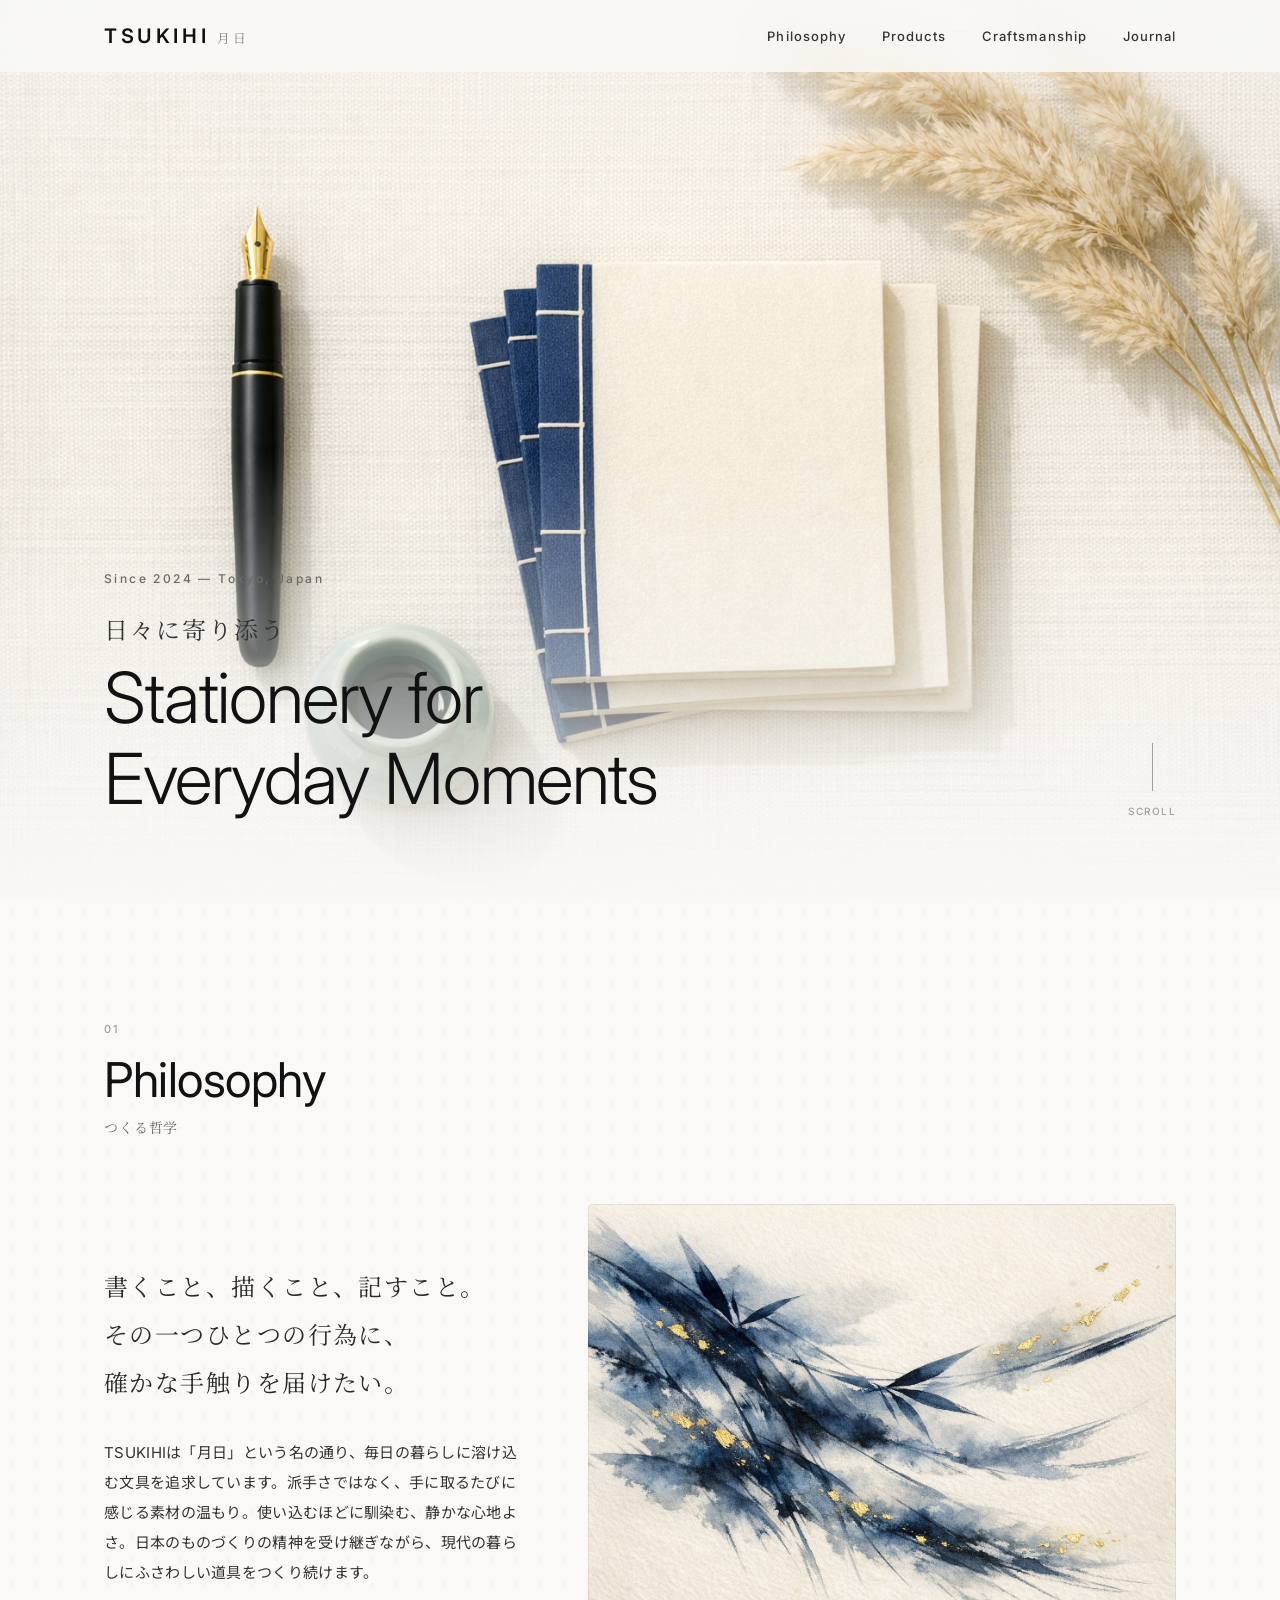
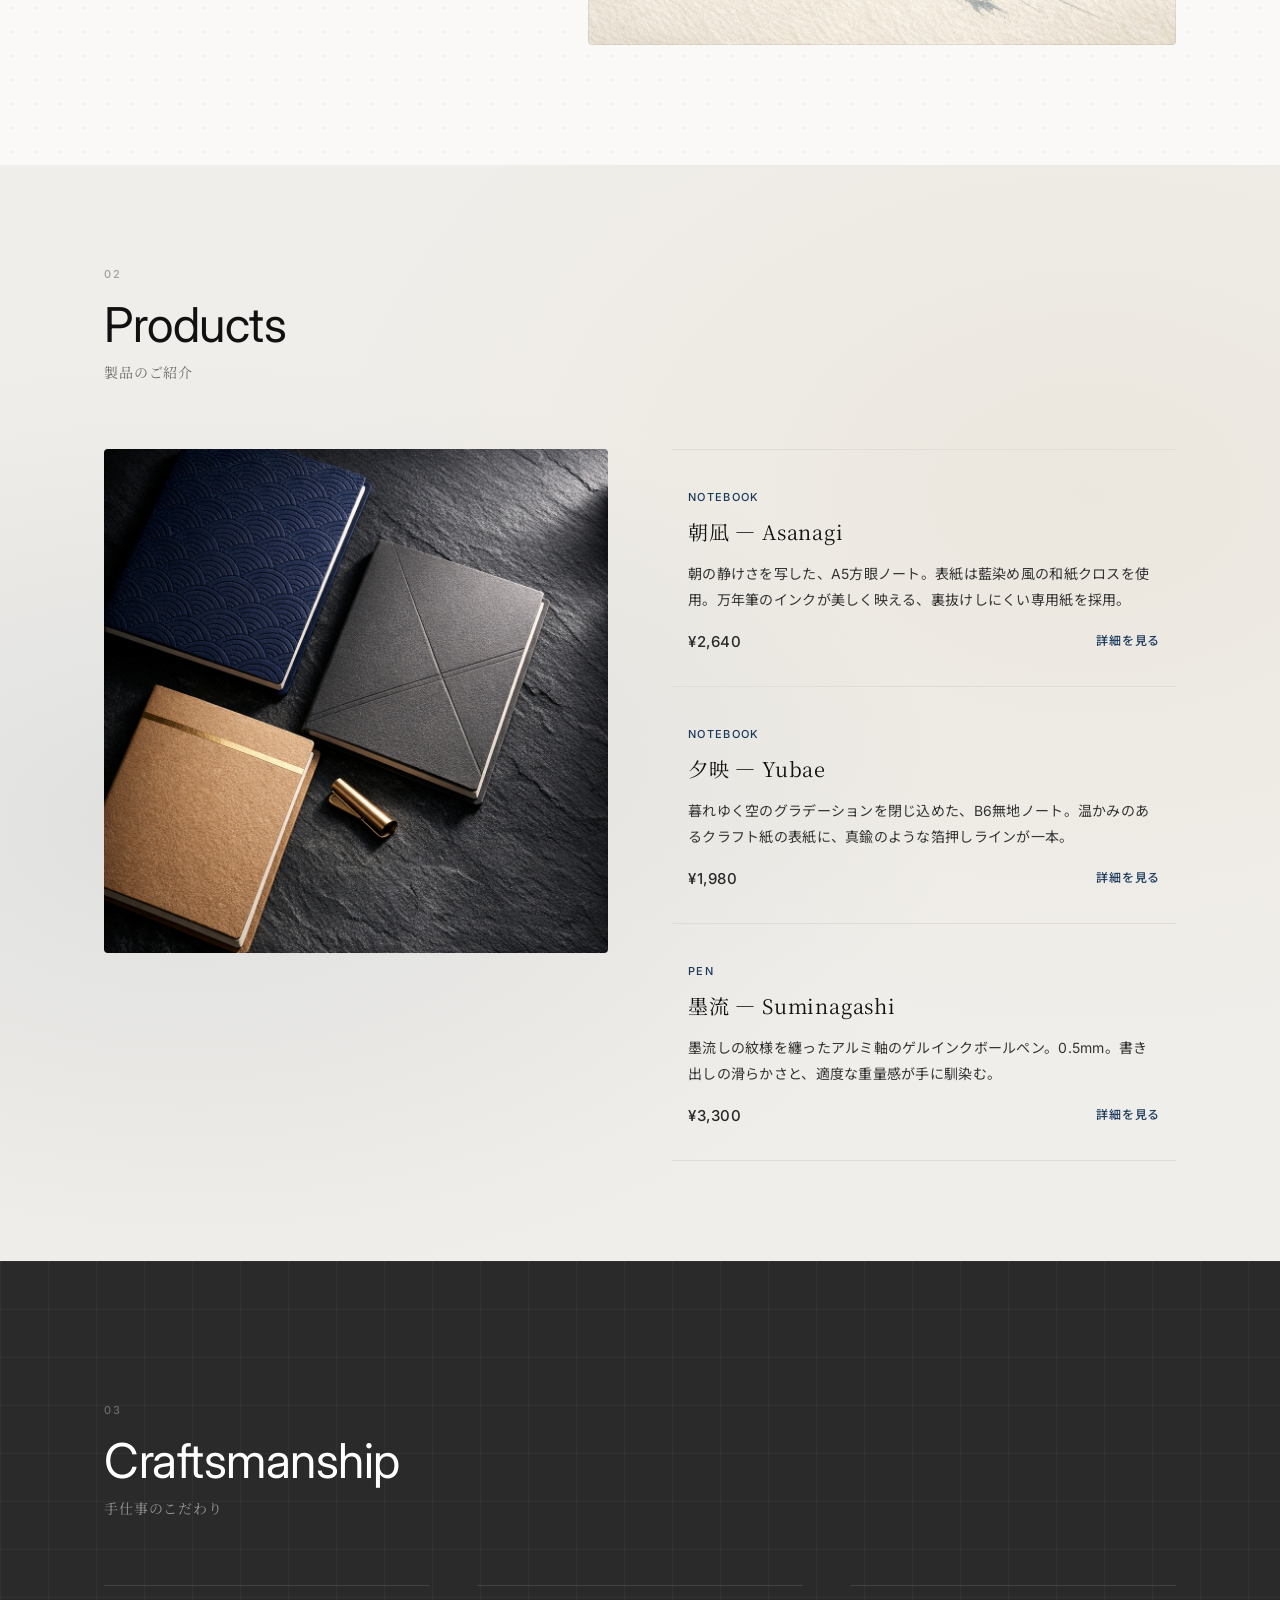
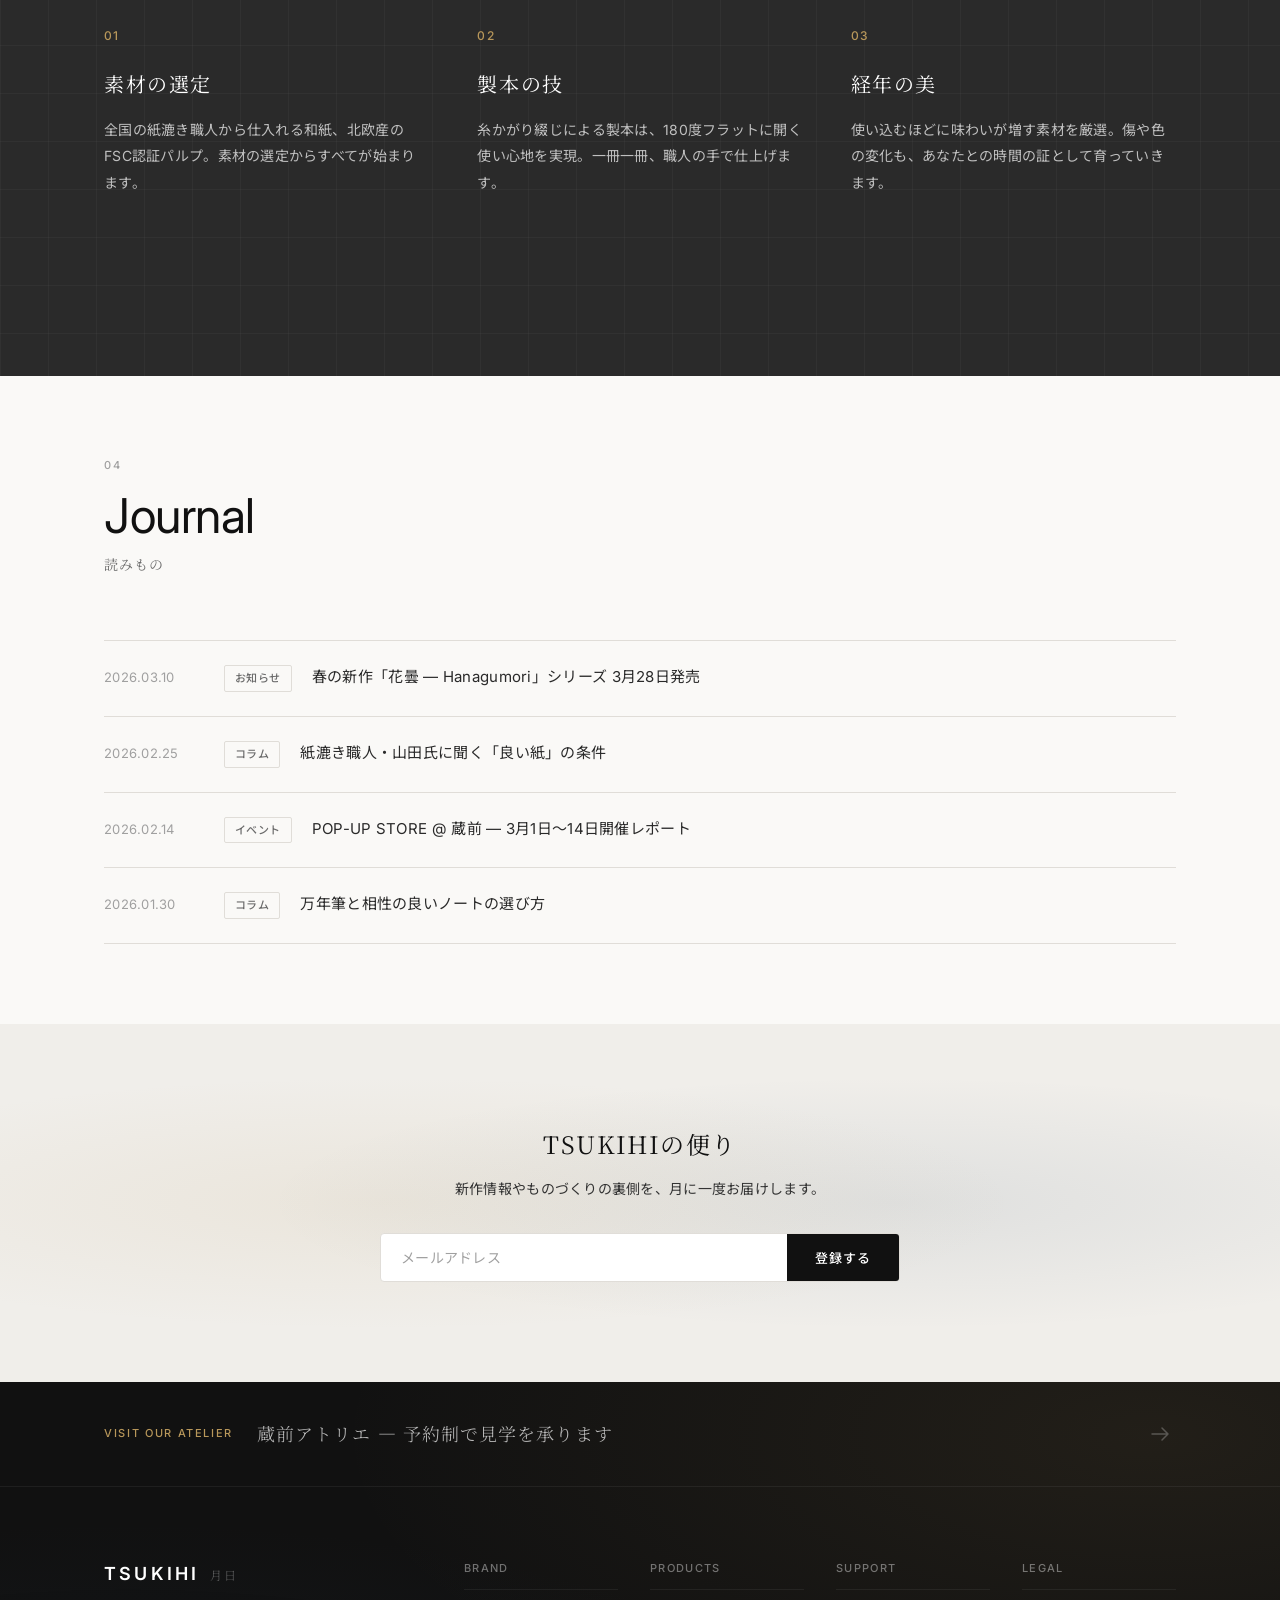
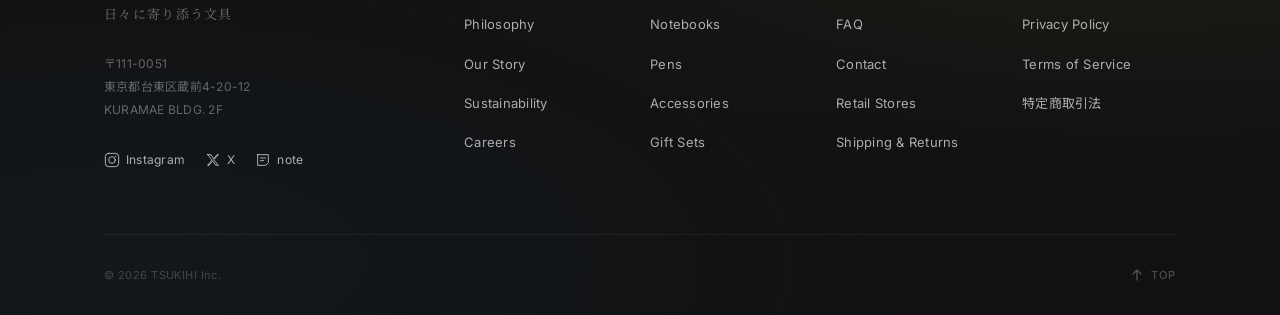
==== index.html @ 1254d38a "Initial commit: TSUKIHI LP site Co-Authored-By: Claude Opus 4.6 (1M context) <noreply@anthropic.com>" ====
<!DOCTYPE html>
<html lang="ja">
<head>
  <meta charset="UTF-8">
  <meta name="viewport" content="width=device-width, initial-scale=1.0">
  <title>TSUKIHI — 月日 | 日々に寄り添う文具</title>
  <link rel="preconnect" href="https://fonts.googleapis.com">
  <link rel="preconnect" href="https://fonts.gstatic.com" crossorigin>
  <link href="https://fonts.googleapis.com/css2?family=Inter:wght@300;400;500;600&family=Noto+Sans+JP:wght@300;400;500;600&family=Noto+Serif+JP:wght@300;400;500&display=swap" rel="stylesheet">
  <link rel="icon" type="image/svg+xml" href="favicon.svg">
  <link rel="stylesheet" href="style.css">
</head>
<body>
  <!-- Header -->
  <header class="header" id="header">
    <div class="header__inner">
      <a href="#" class="header__logo">
        <span class="logo-mark">TSUKIHI</span>
        <span class="logo-sub">月日</span>
      </a>
      <nav class="header__nav" id="nav">
        <ul class="header__nav-list">
          <li><a href="#philosophy">Philosophy</a></li>
          <li><a href="#products">Products</a></li>
          <li><a href="#craftsmanship">Craftsmanship</a></li>
          <li><a href="#journal">Journal</a></li>
        </ul>
      </nav>
      <button class="header__menu-btn" id="menuBtn" aria-label="メニューを開く">
        <span></span>
        <span></span>
      </button>
    </div>
  </header>

  <!-- Hero -->
  <section class="hero">
    <div class="hero__image">
      <img src="images/hero-stationery.png" alt="TSUKIHIの文具コレクション" loading="eager">
    </div>
    <div class="hero__content">
      <p class="hero__eyebrow">Since 2024 — Tokyo, Japan</p>
      <h1 class="hero__title">
        <span class="hero__title-jp">日々に寄り添う</span>
        <span class="hero__title-en">Stationery for<br>Everyday Moments</span>
      </h1>
      <div class="hero__scroll">
        <span class="hero__scroll-line"></span>
        <span class="hero__scroll-text">Scroll</span>
      </div>
    </div>
  </section>

  <!-- Philosophy -->
  <section class="section section--philosophy" id="philosophy">
    <div class="container">
      <div class="section__header">
        <span class="section__number">01</span>
        <h2 class="section__title">Philosophy</h2>
        <p class="section__title-jp">つくる哲学</p>
      </div>
      <div class="philosophy__grid">
        <div class="philosophy__text">
          <p class="philosophy__lead">
            書くこと、描くこと、記すこと。<br>
            その一つひとつの行為に、<br>
            確かな手触りを届けたい。
          </p>
          <p class="philosophy__body">
            TSUKIHIは「月日」という名の通り、毎日の暮らしに溶け込む文具を追求しています。派手さではなく、手に取るたびに感じる素材の温もり。使い込むほどに馴染む、静かな心地よさ。日本のものづくりの精神を受け継ぎながら、現代の暮らしにふさわしい道具をつくり続けます。
          </p>
        </div>
        <div class="philosophy__image">
          <img src="images/brand-art.png" alt="TSUKIHIのブランドアート" loading="lazy">
        </div>
      </div>
    </div>
  </section>

  <!-- Products -->
  <section class="section section--products" id="products">
    <div class="container">
      <div class="section__header">
        <span class="section__number">02</span>
        <h2 class="section__title">Products</h2>
        <p class="section__title-jp">製品のご紹介</p>
      </div>
      <div class="products__showcase">
        <div class="products__image">
          <img src="images/products-notebooks.png" alt="TSUKIHIノートブックコレクション" loading="lazy">
        </div>
        <div class="products__list">
          <article class="product-card">
            <span class="product-card__category">Notebook</span>
            <h3 class="product-card__name">朝凪 — Asanagi</h3>
            <p class="product-card__desc">朝の静けさを写した、A5方眼ノート。表紙は藍染め風の和紙クロスを使用。万年筆のインクが美しく映える、裏抜けしにくい専用紙を採用。</p>
            <div class="product-card__foot">
              <span class="product-card__price">&yen;2,640</span>
              <a href="#" class="product-card__link">詳細を見る</a>
            </div>
          </article>
          <article class="product-card">
            <span class="product-card__category">Notebook</span>
            <h3 class="product-card__name">夕映 — Yubae</h3>
            <p class="product-card__desc">暮れゆく空のグラデーションを閉じ込めた、B6無地ノート。温かみのあるクラフト紙の表紙に、真鍮のような箔押しラインが一本。</p>
            <div class="product-card__foot">
              <span class="product-card__price">&yen;1,980</span>
              <a href="#" class="product-card__link">詳細を見る</a>
            </div>
          </article>
          <article class="product-card">
            <span class="product-card__category">Pen</span>
            <h3 class="product-card__name">墨流 — Suminagashi</h3>
            <p class="product-card__desc">墨流しの紋様を纏ったアルミ軸のゲルインクボールペン。0.5mm。書き出しの滑らかさと、適度な重量感が手に馴染む。</p>
            <div class="product-card__foot">
              <span class="product-card__price">&yen;3,300</span>
              <a href="pens.html" class="product-card__link">詳細を見る</a>
            </div>
          </article>
        </div>
      </div>
    </div>
  </section>

  <!-- Craftsmanship -->
  <section class="section section--craft" id="craftsmanship">
    <div class="container">
      <div class="section__header">
        <span class="section__number">03</span>
        <h2 class="section__title">Craftsmanship</h2>
        <p class="section__title-jp">手仕事のこだわり</p>
      </div>
      <div class="craft__grid">
        <div class="craft__item">
          <div class="craft__item-number">01</div>
          <h3 class="craft__item-title">素材の選定</h3>
          <p class="craft__item-text">全国の紙漉き職人から仕入れる和紙、北欧産のFSC認証パルプ。素材の選定からすべてが始まります。</p>
        </div>
        <div class="craft__item">
          <div class="craft__item-number">02</div>
          <h3 class="craft__item-title">製本の技</h3>
          <p class="craft__item-text">糸かがり綴じによる製本は、180度フラットに開く使い心地を実現。一冊一冊、職人の手で仕上げます。</p>
        </div>
        <div class="craft__item">
          <div class="craft__item-number">03</div>
          <h3 class="craft__item-title">経年の美</h3>
          <p class="craft__item-text">使い込むほどに味わいが増す素材を厳選。傷や色の変化も、あなたとの時間の証として育っていきます。</p>
        </div>
      </div>
    </div>
  </section>

  <!-- Journal -->
  <section class="section section--journal" id="journal">
    <div class="container">
      <div class="section__header">
        <span class="section__number">04</span>
        <h2 class="section__title">Journal</h2>
        <p class="section__title-jp">読みもの</p>
      </div>
      <div class="journal__list">
        <article class="journal__item">
          <time class="journal__date" datetime="2026-03-10">2026.03.10</time>
          <span class="journal__tag">お知らせ</span>
          <h3 class="journal__item-title">春の新作「花曇 — Hanagumori」シリーズ 3月28日発売</h3>
        </article>
        <article class="journal__item">
          <time class="journal__date" datetime="2026-02-25">2026.02.25</time>
          <span class="journal__tag">コラム</span>
          <h3 class="journal__item-title">紙漉き職人・山田氏に聞く「良い紙」の条件</h3>
        </article>
        <article class="journal__item">
          <time class="journal__date" datetime="2026-02-14">2026.02.14</time>
          <span class="journal__tag">イベント</span>
          <h3 class="journal__item-title">POP-UP STORE @ 蔵前 — 3月1日〜14日開催レポート</h3>
        </article>
        <article class="journal__item">
          <time class="journal__date" datetime="2026-01-30">2026.01.30</time>
          <span class="journal__tag">コラム</span>
          <h3 class="journal__item-title">万年筆と相性の良いノートの選び方</h3>
        </article>
      </div>
    </div>
  </section>

  <!-- Newsletter -->
  <section class="section section--newsletter">
    <div class="container">
      <div class="newsletter">
        <h2 class="newsletter__title">TSUKIHIの便り</h2>
        <p class="newsletter__text">新作情報やものづくりの裏側を、月に一度お届けします。</p>
        <form class="newsletter__form" onsubmit="return false;">
          <input type="email" class="newsletter__input" placeholder="メールアドレス" aria-label="メールアドレス">
          <button type="submit" class="newsletter__btn">登録する</button>
        </form>
      </div>
    </div>
  </section>

  <!-- Footer -->
  <footer class="footer">
    <div class="footer__cta">
      <div class="container">
        <a href="contact.html" class="footer__cta-inner">
          <span class="footer__cta-label">Visit Our Atelier</span>
          <span class="footer__cta-title">蔵前アトリエ — 予約制で見学を承ります</span>
          <svg class="footer__cta-arrow" width="32" height="32" viewBox="0 0 32 32" fill="none" aria-hidden="true">
            <path d="M8 16h16M18 10l6 6-6 6" stroke="currentColor" stroke-width="1.5" stroke-linecap="round" stroke-linejoin="round"/>
          </svg>
        </a>
      </div>
    </div>
    <div class="container">
      <div class="footer__main">
        <div class="footer__brand">
          <div class="footer__brand-head">
            <span class="footer__logo">TSUKIHI</span>
            <span class="footer__logo-jp">月日</span>
          </div>
          <p class="footer__tagline">日々に寄り添う文具</p>
          <address class="footer__address">
            〒111-0051<br>
            東京都台東区蔵前4-20-12<br>
            KURAMAE BLDG. 2F
          </address>
          <div class="footer__social">
            <a href="#" class="footer__social-link">
              <svg width="16" height="16" viewBox="0 0 24 24" fill="none" stroke="currentColor" stroke-width="1.5" stroke-linecap="round" stroke-linejoin="round" aria-hidden="true">
                <rect x="2" y="2" width="20" height="20" rx="5"/>
                <circle cx="12" cy="12" r="5"/>
                <circle cx="17.5" cy="6.5" r="1" fill="currentColor" stroke="none"/>
              </svg>
              <span>Instagram</span>
            </a>
            <a href="#" class="footer__social-link">
              <svg width="16" height="16" viewBox="0 0 24 24" fill="none" stroke="currentColor" stroke-width="1.5" stroke-linecap="round" stroke-linejoin="round" aria-hidden="true">
                <path d="M4 4l6.5 8L4 20h2l5.5-6.8L16 20h4l-6.8-8.3L20 4h-2l-5.2 6.3L9 4H4z"/>
              </svg>
              <span>X</span>
            </a>
            <a href="#" class="footer__social-link">
              <svg width="16" height="16" viewBox="0 0 24 24" fill="none" stroke="currentColor" stroke-width="1.5" stroke-linecap="round" stroke-linejoin="round" aria-hidden="true">
                <path d="M4 4h16v12l-4 4H4V4z"/>
                <path d="M8 9h8M8 13h5"/>
              </svg>
              <span>note</span>
            </a>
          </div>
        </div>
        <nav class="footer__nav">
          <div class="footer__nav-group">
            <h4 class="footer__nav-heading">Brand</h4>
            <ul>
              <li><a href="#philosophy">Philosophy</a></li>
              <li><a href="our-story.html">Our Story</a></li>
              <li><a href="sustainability.html">Sustainability</a></li>
              <li><a href="careers.html">Careers</a></li>
            </ul>
          </div>
          <div class="footer__nav-group">
            <h4 class="footer__nav-heading">Products</h4>
            <ul>
              <li><a href="#products">Notebooks</a></li>
              <li><a href="pens.html">Pens</a></li>
              <li><a href="accessories.html">Accessories</a></li>
              <li><a href="gift-sets.html">Gift Sets</a></li>
            </ul>
          </div>
          <div class="footer__nav-group">
            <h4 class="footer__nav-heading">Support</h4>
            <ul>
              <li><a href="faq.html">FAQ</a></li>
              <li><a href="contact.html">Contact</a></li>
              <li><a href="retail-stores.html">Retail Stores</a></li>
              <li><a href="shipping.html">Shipping & Returns</a></li>
            </ul>
          </div>
          <div class="footer__nav-group">
            <h4 class="footer__nav-heading">Legal</h4>
            <ul>
              <li><a href="privacy.html">Privacy Policy</a></li>
              <li><a href="terms.html">Terms of Service</a></li>
              <li><a href="tokushoho.html">特定商取引法</a></li>
            </ul>
          </div>
        </nav>
      </div>
      <div class="footer__bottom">
        <p class="footer__copyright">&copy; 2026 TSUKIHI Inc.</p>
        <button class="footer__totop" id="toTopBtn" aria-label="ページの先頭に戻る">
          <svg width="16" height="16" viewBox="0 0 16 16" fill="none" stroke="currentColor" stroke-width="1.5" stroke-linecap="round" stroke-linejoin="round">
            <path d="M8 13V3M4 7l4-4 4 4"/>
          </svg>
          <span>Top</span>
        </button>
      </div>
    </div>
  </footer>

  <script src="main.js"></script>
</body>
</html>
---- style.css ----
/* ============================================
   TSUKIHI — 月日  |  Landing Page Styles
   ============================================ */

/* --- Reset & Base --- */
*,
*::before,
*::after {
  margin: 0;
  padding: 0;
  box-sizing: border-box;
}

:root {
  --color-black: #111111;
  --color-charcoal: #2a2a2a;
  --color-dark: #333333;
  --color-mid: #6b6b6b;
  --color-light: #a0a0a0;
  --color-border: #e0ddd8;
  --color-bg: #faf9f7;
  --color-bg-alt: #f0eeea;
  --color-white: #ffffff;
  --color-accent: #1a3a5c;
  --color-accent-light: #2c5a8a;
  --color-gold: #b8975a;

  --font-sans: 'Inter', 'Noto Sans JP', sans-serif;
  --font-serif: 'Noto Serif JP', '游明朝体', 'Yu Mincho', serif;

  --container: 1120px;
  --gutter: 24px;
  --header-h: 72px;

  --ease-out: cubic-bezier(0.22, 1, 0.36, 1);
  --ease-in-out: cubic-bezier(0.65, 0, 0.35, 1);
}

html {
  font-size: 16px;
  scroll-behavior: smooth;
  -webkit-font-smoothing: antialiased;
  -moz-osx-font-smoothing: grayscale;
}

body {
  font-family: var(--font-sans);
  color: var(--color-black);
  background-color: var(--color-bg);
  line-height: 1.7;
  font-weight: 400;
  overflow-x: hidden;
}

img {
  display: block;
  max-width: 100%;
  height: auto;
}

a {
  color: inherit;
  text-decoration: none;
}

ul {
  list-style: none;
}

/* --- Container --- */
.container {
  max-width: var(--container);
  margin: 0 auto;
  padding: 0 var(--gutter);
}

/* --- Header --- */
.header {
  position: fixed;
  top: 0;
  left: 0;
  right: 0;
  z-index: 100;
  height: var(--header-h);
  background: rgba(250, 249, 247, 0.85);
  backdrop-filter: blur(16px);
  -webkit-backdrop-filter: blur(16px);
  border-bottom: 1px solid transparent;
  transition: border-color 0.4s var(--ease-out), background 0.4s var(--ease-out);
}

.header--scrolled {
  border-bottom-color: var(--color-border);
  background: rgba(250, 249, 247, 0.95);
}

.header__inner {
  max-width: var(--container);
  margin: 0 auto;
  padding: 0 var(--gutter);
  height: 100%;
  display: flex;
  align-items: center;
  justify-content: space-between;
}

.header__logo {
  display: flex;
  align-items: baseline;
  gap: 8px;
}

.logo-mark {
  font-family: var(--font-sans);
  font-weight: 600;
  font-size: 1.25rem;
  letter-spacing: 0.18em;
  color: var(--color-black);
}

.logo-sub {
  font-family: var(--font-serif);
  font-size: 0.8rem;
  font-weight: 300;
  color: var(--color-mid);
  letter-spacing: 0.2em;
}

.header__nav-list {
  display: flex;
  gap: 36px;
}

.header__nav-list a {
  font-size: 0.8125rem;
  font-weight: 500;
  letter-spacing: 0.08em;
  color: var(--color-dark);
  position: relative;
  padding: 12px 0;
  transition: color 0.3s var(--ease-out);
}

.header__nav-list a::after {
  content: '';
  position: absolute;
  bottom: -4px;
  left: 0;
  width: 0;
  height: 1px;
  background: var(--color-black);
  transition: width 0.4s var(--ease-out);
}

.header__nav-list a:hover {
  color: var(--color-black);
}

.header__nav-list a:hover::after {
  width: 100%;
}

/* Hamburger */
.header__menu-btn {
  display: none;
  flex-direction: column;
  gap: 6px;
  background: none;
  border: none;
  cursor: pointer;
  padding: 8px;
  z-index: 110;
}

.header__menu-btn span {
  display: block;
  width: 24px;
  height: 1.5px;
  background: var(--color-black);
  transition: transform 0.3s var(--ease-out), opacity 0.3s var(--ease-out);
}

.header__menu-btn.is-open span:first-child {
  transform: translateY(3.75px) rotate(45deg);
}

.header__menu-btn.is-open span:last-child {
  transform: translateY(-3.75px) rotate(-45deg);
}

/* --- Hero --- */
.hero {
  position: relative;
  width: 100%;
  height: 100vh;
  min-height: 600px;
  overflow: hidden;
}

.hero__image {
  position: absolute;
  inset: 0;
}

.hero__image img {
  width: 100%;
  height: 100%;
  object-fit: cover;
  object-position: center 40%;
}

.hero__image::after {
  content: '';
  position: absolute;
  inset: 0;
  background:
    linear-gradient(180deg, rgba(250, 249, 247, 0.3) 0%, transparent 30%),
    linear-gradient(180deg, transparent 50%, rgba(250, 249, 247, 0.95) 100%);
}

.hero__content {
  position: absolute;
  bottom: 0;
  left: 0;
  right: 0;
  padding: 0 var(--gutter) 80px;
  max-width: var(--container);
  margin: 0 auto;
}

.hero__eyebrow {
  font-size: 0.75rem;
  font-weight: 500;
  letter-spacing: 0.2em;
  color: var(--color-mid);
  margin-bottom: 20px;
  opacity: 0;
  transform: translateY(20px);
  animation: fadeUp 0.8s var(--ease-out) 0.4s forwards;
}

.hero__title {
  display: flex;
  flex-direction: column;
  gap: 8px;
}

.hero__title-jp {
  font-family: var(--font-serif);
  font-size: clamp(1.125rem, 2.5vw, 1.5rem);
  font-weight: 400;
  letter-spacing: 0.08em;
  color: var(--color-dark);
  opacity: 0;
  transform: translateY(20px);
  animation: fadeUp 0.8s var(--ease-out) 0.6s forwards;
}

.hero__title-en {
  font-family: var(--font-sans);
  font-size: clamp(2.5rem, 5.5vw, 4.5rem);
  font-weight: 300;
  line-height: 1.15;
  letter-spacing: -0.02em;
  color: var(--color-black);
  opacity: 0;
  transform: translateY(30px);
  animation: fadeUp 1s var(--ease-out) 0.8s forwards;
}

.hero__scroll {
  position: absolute;
  right: var(--gutter);
  bottom: 80px;
  display: flex;
  flex-direction: column;
  align-items: center;
  gap: 12px;
  opacity: 0;
  animation: fadeUp 0.8s var(--ease-out) 1.4s forwards;
}

.hero__scroll-line {
  width: 1px;
  height: 48px;
  background: var(--color-light);
  position: relative;
  overflow: hidden;
}

.hero__scroll-line::after {
  content: '';
  position: absolute;
  top: -100%;
  left: 0;
  width: 100%;
  height: 100%;
  background: var(--color-black);
  animation: scrollLine 2s var(--ease-in-out) infinite;
}

.hero__scroll-text {
  font-size: 0.625rem;
  font-weight: 500;
  letter-spacing: 0.15em;
  text-transform: uppercase;
  color: var(--color-light);
}

/* --- Section Common --- */
.section {
  padding: 120px 0;
  position: relative;
}

.section__header {
  margin-bottom: 64px;
}

.section__number {
  display: block;
  font-size: 0.6875rem;
  font-weight: 500;
  letter-spacing: 0.15em;
  color: var(--color-light);
  margin-bottom: 12px;
}

.section__title {
  font-family: var(--font-sans);
  font-size: clamp(2rem, 4vw, 3rem);
  font-weight: 400;
  letter-spacing: -0.01em;
  line-height: 1.2;
  color: var(--color-black);
}

.section__title-jp {
  font-family: var(--font-serif);
  font-size: 0.875rem;
  font-weight: 400;
  letter-spacing: 0.06em;
  color: var(--color-mid);
  margin-top: 8px;
}

/* --- Philosophy --- */
.section--philosophy {
  background-color: var(--color-bg);
  background-image:
    radial-gradient(circle, rgba(0,0,0,0.04) 1px, transparent 1px);
  background-size: 24px 24px;
}

.philosophy__grid {
  display: grid;
  grid-template-columns: 5fr 7fr;
  gap: 64px;
  align-items: center;
}

.philosophy__lead {
  font-family: var(--font-serif);
  font-size: clamp(1.125rem, 2vw, 1.5rem);
  font-weight: 400;
  line-height: 2;
  letter-spacing: 0.06em;
  color: var(--color-charcoal);
  margin-bottom: 32px;
}

.philosophy__body {
  font-size: 0.9375rem;
  line-height: 2;
  color: var(--color-dark);
  letter-spacing: 0.02em;
}

.philosophy__image {
  position: relative;
  border-radius: 4px;
  overflow: hidden;
}

.philosophy__image::before {
  content: '';
  position: absolute;
  inset: 0;
  border: 1px solid rgba(0,0,0,0.06);
  border-radius: 4px;
  z-index: 1;
  pointer-events: none;
}

.philosophy__image img {
  width: 100%;
  aspect-ratio: 4/3;
  object-fit: cover;
  transition: transform 0.8s var(--ease-out);
}

.philosophy__image:hover img {
  transform: scale(1.03);
  filter: brightness(1.03);
}

/* --- Products --- */
.section--products {
  padding: 100px 0;
  background:
    radial-gradient(ellipse at 15% 60%, rgba(26,58,92,0.08) 0%, transparent 50%),
    radial-gradient(ellipse at 85% 30%, rgba(184,151,90,0.08) 0%, transparent 50%),
    var(--color-bg-alt);
}

.products__showcase {
  display: grid;
  grid-template-columns: 1fr 1fr;
  gap: 64px;
  align-items: start;
}

.products__image {
  position: relative;
  border-radius: 4px;
  overflow: hidden;
  background: var(--color-charcoal);
}

.products__image img {
  width: 100%;
  aspect-ratio: 1/1;
  object-fit: cover;
  transition: transform 0.8s var(--ease-out);
}

.products__image:hover img {
  transform: scale(1.03);
  filter: brightness(1.03);
}

.products__list {
  display: flex;
  flex-direction: column;
  gap: 0;
}

.product-card {
  padding: 32px 16px;
  border-bottom: 1px solid var(--color-border);
  transition: background 0.3s var(--ease-out);
}

.product-card:hover {
  background: rgba(0,0,0,0.015);
}

.product-card:first-child {
  border-top: 1px solid var(--color-border);
}

.product-card__category {
  display: inline-block;
  font-size: 0.6875rem;
  font-weight: 500;
  letter-spacing: 0.12em;
  text-transform: uppercase;
  color: var(--color-accent);
  margin-bottom: 8px;
}

.product-card__name {
  font-family: var(--font-serif);
  font-size: 1.25rem;
  font-weight: 400;
  letter-spacing: 0.04em;
  margin-bottom: 12px;
  color: var(--color-black);
}

.product-card__desc {
  font-size: 0.875rem;
  line-height: 1.85;
  color: var(--color-dark);
  margin-bottom: 16px;
  letter-spacing: 0.02em;
}

.product-card__foot {
  display: flex;
  align-items: center;
  justify-content: space-between;
}

.product-card__price {
  font-family: var(--font-sans);
  font-size: 0.9375rem;
  font-weight: 500;
  letter-spacing: 0.04em;
  color: var(--color-charcoal);
}

.product-card__link {
  font-size: 0.75rem;
  font-weight: 500;
  letter-spacing: 0.06em;
  color: var(--color-accent);
  position: relative;
  transition: color 0.3s var(--ease-out);
}

.product-card__link::after {
  content: '';
  position: absolute;
  bottom: -2px;
  left: 0;
  width: 0;
  height: 1px;
  background: var(--color-gold);
  transition: width 0.4s var(--ease-out);
}

.product-card__link:hover {
  color: var(--color-black);
}

.product-card__link:hover::after {
  width: 100%;
}

/* --- Craftsmanship --- */
.section--craft {
  padding: 140px 0;
  background-color: var(--color-charcoal);
  color: var(--color-white);
  background-image:
    linear-gradient(rgba(255,255,255,0.03) 1px, transparent 1px),
    linear-gradient(90deg, rgba(255,255,255,0.03) 1px, transparent 1px);
  background-size: 48px 48px;
}

.section--craft .section__number {
  color: rgba(255,255,255,0.3);
}

.section--craft .section__title {
  color: var(--color-white);
}

.section--craft .section__title-jp {
  color: rgba(255,255,255,0.5);
}

.craft__grid {
  display: grid;
  grid-template-columns: repeat(3, 1fr);
  gap: 48px;
}

.craft__item {
  padding: 40px 0;
  border-top: 1px solid rgba(255,255,255,0.12);
}

.craft__item-number {
  font-size: 0.75rem;
  font-weight: 500;
  letter-spacing: 0.1em;
  color: var(--color-gold);
  margin-bottom: 20px;
}

.craft__item-title {
  font-family: var(--font-serif);
  font-size: 1.25rem;
  font-weight: 400;
  margin-bottom: 16px;
  letter-spacing: 0.08em;
}

.craft__item-text {
  font-size: 0.875rem;
  line-height: 1.9;
  color: rgba(255,255,255,0.7);
  letter-spacing: 0.02em;
}

/* --- Journal --- */
.section--journal {
  padding: 80px 0;
  background-color: var(--color-bg);
}

.journal__list {
  border-top: 1px solid var(--color-border);
}

.journal__item {
  display: grid;
  grid-template-columns: 100px auto 1fr;
  gap: 20px;
  align-items: baseline;
  padding: 24px 0;
  border-bottom: 1px solid var(--color-border);
  cursor: pointer;
  transition: background 0.3s var(--ease-out);
}

.journal__item:hover {
  background: rgba(0,0,0,0.015);
}

.journal__date {
  font-size: 0.8125rem;
  font-weight: 400;
  color: var(--color-light);
  letter-spacing: 0.02em;
  white-space: nowrap;
}

.journal__tag {
  display: inline-block;
  font-size: 0.6875rem;
  font-weight: 500;
  padding: 3px 10px;
  border: 1px solid var(--color-border);
  border-radius: 2px;
  color: var(--color-mid);
  letter-spacing: 0.04em;
  white-space: nowrap;
}

.journal__item-title {
  font-size: 0.9375rem;
  font-weight: 400;
  line-height: 1.6;
  color: var(--color-charcoal);
  letter-spacing: 0.02em;
}

/* --- Newsletter --- */
.section--newsletter {
  padding: 100px 0;
  background:
    radial-gradient(ellipse at 30% 50%, rgba(184,151,90,0.1) 0%, transparent 50%),
    radial-gradient(ellipse at 70% 50%, rgba(26,58,92,0.08) 0%, transparent 50%),
    var(--color-bg-alt);
}

.newsletter {
  max-width: 520px;
  margin: 0 auto;
  text-align: center;
}

.newsletter__title {
  font-family: var(--font-serif);
  font-size: 1.5rem;
  font-weight: 400;
  letter-spacing: 0.06em;
  margin-bottom: 12px;
}

.newsletter__text {
  font-size: 0.875rem;
  color: var(--color-dark);
  margin-bottom: 32px;
  letter-spacing: 0.02em;
}

.newsletter__form {
  display: flex;
  gap: 0;
  border: 1px solid var(--color-border);
  border-radius: 4px;
  overflow: hidden;
  background: var(--color-white);
  transition: border-color 0.3s var(--ease-out);
}

.newsletter__form:focus-within {
  border-color: var(--color-accent);
}

.newsletter__input {
  flex: 1;
  border: none;
  padding: 14px 20px;
  font-family: var(--font-sans);
  font-size: 0.875rem;
  color: var(--color-black);
  background: transparent;
  letter-spacing: 0.02em;
}

.newsletter__input::placeholder {
  color: var(--color-light);
}

.newsletter__btn {
  padding: 14px 28px;
  background: var(--color-black);
  color: var(--color-white);
  border: none;
  font-family: var(--font-sans);
  font-size: 0.8125rem;
  font-weight: 500;
  letter-spacing: 0.08em;
  cursor: pointer;
  transition: background 0.3s var(--ease-out);
  white-space: nowrap;
}

.newsletter__btn:hover {
  background: var(--color-charcoal);
}

.newsletter__btn:active {
  transform: scale(0.98);
  transition: transform 0.1s ease-out;
}

/* --- Footer --- */
.footer {
  background: var(--color-black);
  color: rgba(255,255,255,0.65);
  background-image:
    radial-gradient(ellipse at 10% 90%, rgba(26,58,92,0.15) 0%, transparent 50%),
    radial-gradient(ellipse at 90% 10%, rgba(184,151,90,0.1) 0%, transparent 50%);
}

/* CTA Banner */
.footer__cta {
  border-bottom: 1px solid rgba(255,255,255,0.06);
}

.footer__cta-inner {
  display: flex;
  align-items: center;
  gap: 24px;
  padding: 36px 0;
  transition: gap 0.5s var(--ease-out);
}

.footer__cta-inner:hover {
  gap: 32px;
}

.footer__cta-label {
  flex-shrink: 0;
  font-size: 0.6875rem;
  font-weight: 500;
  letter-spacing: 0.15em;
  text-transform: uppercase;
  color: var(--color-gold);
}

.footer__cta-title {
  font-family: var(--font-serif);
  font-size: clamp(0.875rem, 1.5vw, 1.125rem);
  font-weight: 300;
  letter-spacing: 0.06em;
  color: rgba(255,255,255,0.7);
  transition: color 0.4s var(--ease-out);
}

.footer__cta-inner:hover .footer__cta-title {
  color: var(--color-white);
}

.footer__cta-arrow {
  flex-shrink: 0;
  margin-left: auto;
  color: rgba(255,255,255,0.25);
  transition: color 0.4s var(--ease-out), transform 0.4s var(--ease-out);
}

.footer__cta-inner:hover .footer__cta-arrow {
  color: var(--color-gold);
  transform: translateX(4px);
}

/* Main */
.footer__main {
  display: grid;
  grid-template-columns: 280px 1fr;
  gap: 80px;
  padding: 72px 0 64px;
}

.footer__brand-head {
  display: flex;
  align-items: baseline;
  gap: 10px;
  margin-bottom: 14px;
}

.footer__logo {
  font-family: var(--font-sans);
  font-weight: 600;
  font-size: 1.125rem;
  letter-spacing: 0.18em;
  color: var(--color-white);
}

.footer__logo-jp {
  font-family: var(--font-serif);
  font-size: 0.75rem;
  font-weight: 300;
  letter-spacing: 0.2em;
  color: rgba(255,255,255,0.35);
}

.footer__tagline {
  font-family: var(--font-serif);
  font-size: 0.8125rem;
  letter-spacing: 0.1em;
  color: rgba(255,255,255,0.4);
  margin-bottom: 28px;
}

.footer__address {
  font-style: normal;
  font-size: 0.75rem;
  line-height: 1.9;
  letter-spacing: 0.02em;
  color: rgba(255,255,255,0.35);
  margin-bottom: 28px;
}

.footer__social {
  display: flex;
  gap: 20px;
}

.footer__social-link {
  display: flex;
  align-items: center;
  gap: 6px;
  font-size: 0.75rem;
  letter-spacing: 0.02em;
  color: rgba(255,255,255,0.65);
  transition: color 0.3s var(--ease-out);
}

.footer__social-link:hover {
  color: rgba(255,255,255,0.8);
}

/* Nav */
.footer__nav {
  display: grid;
  grid-template-columns: repeat(4, 1fr);
  gap: 32px;
}

.footer__nav-heading {
  font-size: 0.6875rem;
  font-weight: 500;
  letter-spacing: 0.12em;
  text-transform: uppercase;
  color: rgba(255,255,255,0.4);
  margin-bottom: 20px;
  padding-bottom: 12px;
  border-bottom: 1px solid rgba(255,255,255,0.06);
}

.footer__nav ul li {
  margin-bottom: 12px;
}

.footer__nav a {
  font-size: 0.8125rem;
  color: rgba(255,255,255,0.65);
  letter-spacing: 0.02em;
  transition: color 0.3s var(--ease-out);
  position: relative;
}

.footer__nav a::after {
  content: '';
  position: absolute;
  bottom: -2px;
  left: 0;
  width: 0;
  height: 1px;
  background: var(--color-gold);
  transition: width 0.4s var(--ease-out);
}

.footer__nav a:hover {
  color: rgba(255,255,255,0.9);
}

.footer__nav a:hover::after {
  width: 100%;
}

/* Bottom */
.footer__bottom {
  display: flex;
  align-items: center;
  justify-content: space-between;
  padding: 24px 0;
  border-top: 1px solid rgba(255,255,255,0.06);
}

.footer__copyright {
  font-size: 0.6875rem;
  letter-spacing: 0.04em;
  color: rgba(255,255,255,0.2);
}

.footer__totop {
  display: flex;
  align-items: center;
  gap: 6px;
  background: none;
  border: none;
  cursor: pointer;
  font-family: var(--font-sans);
  font-size: 0.6875rem;
  font-weight: 500;
  letter-spacing: 0.1em;
  text-transform: uppercase;
  color: rgba(255,255,255,0.25);
  padding: 8px 0;
  transition: color 0.3s var(--ease-out);
}

.footer__totop:hover {
  color: rgba(255,255,255,0.6);
}

.footer__totop svg {
  transition: transform 0.3s var(--ease-out);
}

.footer__totop:hover svg {
  transform: translateY(-2px);
}

/* --- Subpage Common --- */
.page-hero {
  padding: calc(var(--header-h) + 80px) 0 64px;
  background-color: var(--color-bg);
  background-image:
    radial-gradient(circle, rgba(0,0,0,0.02) 1px, transparent 1px);
  background-size: 24px 24px;
}

.page-hero__eyebrow {
  font-size: 0.6875rem;
  font-weight: 500;
  letter-spacing: 0.15em;
  text-transform: uppercase;
  color: var(--color-light);
  margin-bottom: 12px;
}

.page-hero__title {
  font-family: var(--font-sans);
  font-size: clamp(2rem, 4vw, 3rem);
  font-weight: 400;
  letter-spacing: -0.01em;
  line-height: 1.2;
  color: var(--color-black);
}

.page-hero__title-jp {
  display: block;
  font-family: var(--font-serif);
  font-size: 0.875rem;
  font-weight: 300;
  letter-spacing: 0.2em;
  color: var(--color-mid);
  margin-top: 8px;
}

.page-hero__desc {
  margin-top: 20px;
  font-size: 0.9375rem;
  line-height: 1.9;
  color: var(--color-dark);
  max-width: 600px;
  letter-spacing: 0.02em;
}

/* Subpage sections */
.page-section {
  padding: 80px 0;
}

.page-section--alt {
  background:
    radial-gradient(ellipse at 15% 60%, rgba(44,74,110,0.05) 0%, transparent 50%),
    radial-gradient(ellipse at 85% 30%, rgba(184,151,90,0.04) 0%, transparent 50%),
    var(--color-bg-alt);
}

.page-section--dark {
  background-color: var(--color-charcoal);
  color: var(--color-white);
  background-image:
    linear-gradient(rgba(255,255,255,0.02) 1px, transparent 1px),
    linear-gradient(90deg, rgba(255,255,255,0.02) 1px, transparent 1px);
  background-size: 48px 48px;
}

.page-section__heading {
  font-family: var(--font-sans);
  font-size: clamp(1.25rem, 2.5vw, 1.75rem);
  font-weight: 400;
  letter-spacing: 0.02em;
  margin-bottom: 32px;
  color: var(--color-black);
}

.page-section--dark .page-section__heading {
  color: var(--color-white);
}

/* Two-column layout */
.page-grid {
  display: grid;
  grid-template-columns: 1fr 1fr;
  gap: 64px;
  align-items: start;
}

.page-text {
  font-size: 0.9375rem;
  line-height: 2;
  color: var(--color-dark);
  letter-spacing: 0.02em;
}

.page-text p + p {
  margin-top: 24px;
}

.page-section--dark .page-text {
  color: rgba(255,255,255,0.7);
}

/* Product cards (subpage grid) */
.product-grid {
  display: grid;
  grid-template-columns: repeat(3, 1fr);
  gap: 40px;
}

.product-grid-card {
  border: 1px solid var(--color-border);
  border-radius: 4px;
  overflow: hidden;
  background: var(--color-white);
  transition: box-shadow 0.4s var(--ease-out);
}

.product-grid-card:hover {
  box-shadow:
    0 1px 2px rgba(0,0,0,0.04),
    0 4px 12px rgba(0,0,0,0.06),
    0 12px 32px rgba(0,0,0,0.08);
}

.product-grid-card__image {
  aspect-ratio: 1/1;
  background: var(--color-bg-alt);
  display: flex;
  align-items: center;
  justify-content: center;
  font-family: var(--font-serif);
  font-size: 2rem;
  color: var(--color-light);
}

.product-grid-card__body {
  padding: 24px;
}

.product-grid-card__category {
  display: inline-block;
  font-size: 0.6875rem;
  font-weight: 500;
  letter-spacing: 0.12em;
  text-transform: uppercase;
  color: var(--color-accent);
  margin-bottom: 8px;
}

.product-grid-card__name {
  font-family: var(--font-serif);
  font-size: 1.125rem;
  font-weight: 400;
  letter-spacing: 0.04em;
  margin-bottom: 10px;
}

.product-grid-card__desc {
  font-size: 0.8125rem;
  line-height: 1.8;
  color: var(--color-dark);
  margin-bottom: 16px;
  letter-spacing: 0.02em;
}

.product-grid-card__price {
  font-family: var(--font-sans);
  font-size: 0.9375rem;
  font-weight: 500;
  color: var(--color-charcoal);
}

/* FAQ accordion */
.faq-list {
  border-top: 1px solid var(--color-border);
}

.faq-item {
  border-bottom: 1px solid var(--color-border);
}

.faq-item__question {
  display: flex;
  justify-content: space-between;
  align-items: center;
  width: 100%;
  padding: 24px 0;
  background: none;
  border: none;
  cursor: pointer;
  font-family: var(--font-sans);
  font-size: 0.9375rem;
  font-weight: 500;
  color: var(--color-charcoal);
  letter-spacing: 0.02em;
  text-align: left;
  line-height: 1.6;
}

.faq-item__icon {
  flex-shrink: 0;
  width: 24px;
  height: 24px;
  margin-left: 16px;
  color: var(--color-light);
  transition: transform 0.3s var(--ease-out);
}

.faq-item.is-open .faq-item__icon {
  transform: rotate(45deg);
}

.faq-item__answer {
  max-height: 0;
  overflow: hidden;
  transition: max-height 0.4s var(--ease-out);
}

.faq-item__answer-inner {
  padding: 0 0 24px;
  font-size: 0.875rem;
  line-height: 1.9;
  color: var(--color-dark);
  letter-spacing: 0.02em;
}

/* Contact form */
.contact-grid {
  display: grid;
  grid-template-columns: 1fr 1fr;
  gap: 64px;
  align-items: start;
}

.contact-info {
  font-size: 0.875rem;
  line-height: 2;
  color: var(--color-dark);
}

.contact-info dt {
  font-weight: 500;
  color: var(--color-charcoal);
  margin-top: 24px;
  font-size: 0.75rem;
  letter-spacing: 0.1em;
  text-transform: uppercase;
}

.contact-info dt:first-child {
  margin-top: 0;
}

.contact-info dd {
  margin-top: 4px;
}

.form-group {
  margin-bottom: 24px;
}

.form-label {
  display: block;
  font-size: 0.75rem;
  font-weight: 500;
  letter-spacing: 0.08em;
  color: var(--color-charcoal);
  margin-bottom: 8px;
}

.form-input,
.form-textarea,
.form-select {
  width: 100%;
  padding: 12px 16px;
  border: 1px solid var(--color-border);
  border-radius: 4px;
  font-family: var(--font-sans);
  font-size: 0.875rem;
  color: var(--color-black);
  background: var(--color-white);
  transition: border-color 0.3s var(--ease-out);
  letter-spacing: 0.02em;
}

.form-input:focus,
.form-textarea:focus,
.form-select:focus {
  outline: 2px solid var(--color-accent);
  outline-offset: 2px;
  border-color: var(--color-accent);
}

.form-textarea {
  resize: vertical;
  min-height: 140px;
}

.form-btn {
  display: inline-block;
  padding: 14px 40px;
  background: var(--color-black);
  color: var(--color-white);
  border: none;
  border-radius: 4px;
  font-family: var(--font-sans);
  font-size: 0.8125rem;
  font-weight: 500;
  letter-spacing: 0.08em;
  cursor: pointer;
  transition: background 0.3s var(--ease-out);
}

.form-btn:hover {
  background: var(--color-charcoal);
}

.form-btn:active {
  transform: scale(0.98);
  transition: transform 0.1s ease-out;
}

/* Store cards */
.store-grid {
  display: grid;
  grid-template-columns: repeat(2, 1fr);
  gap: 40px;
}

.store-card {
  padding: 32px;
  border: 1px solid var(--color-border);
  border-radius: 4px;
  background: var(--color-white);
}

.store-card__name {
  font-family: var(--font-serif);
  font-size: 1.125rem;
  font-weight: 400;
  letter-spacing: 0.06em;
  margin-bottom: 4px;
}

.store-card__name-en {
  font-family: var(--font-sans);
  font-size: 0.75rem;
  font-weight: 400;
  letter-spacing: 0.06em;
  color: var(--color-light);
  margin-bottom: 16px;
}

.store-card__detail {
  font-size: 0.8125rem;
  line-height: 1.9;
  color: var(--color-dark);
  letter-spacing: 0.02em;
}

.store-card__detail dt {
  font-weight: 500;
  color: var(--color-charcoal);
  margin-top: 12px;
  font-size: 0.6875rem;
  letter-spacing: 0.1em;
  text-transform: uppercase;
}

.store-card__detail dt:first-child {
  margin-top: 0;
}

.store-card__detail dd {
  margin-top: 2px;
}

/* Job cards */
.job-list {
  border-top: 1px solid var(--color-border);
}

.job-card {
  display: grid;
  grid-template-columns: 1fr auto;
  gap: 24px;
  align-items: start;
  padding: 32px 0;
  border-bottom: 1px solid var(--color-border);
}

.job-card__title {
  font-size: 1rem;
  font-weight: 500;
  color: var(--color-charcoal);
  margin-bottom: 8px;
  letter-spacing: 0.02em;
}

.job-card__meta {
  font-size: 0.8125rem;
  color: var(--color-mid);
  letter-spacing: 0.02em;
}

.job-card__tag {
  display: inline-block;
  font-size: 0.6875rem;
  font-weight: 500;
  padding: 4px 12px;
  border: 1px solid var(--color-border);
  border-radius: 2px;
  color: var(--color-accent);
  letter-spacing: 0.04em;
  white-space: nowrap;
}

/* Legal pages */
.legal-content {
  max-width: 760px;
}

.legal-content h3 {
  font-size: 1rem;
  font-weight: 500;
  color: var(--color-charcoal);
  margin: 40px 0 16px;
  letter-spacing: 0.02em;
}

.legal-content h3:first-child {
  margin-top: 0;
}

.legal-content p {
  font-size: 0.875rem;
  line-height: 2;
  color: var(--color-dark);
  margin-bottom: 16px;
  letter-spacing: 0.02em;
}

.legal-content ul {
  padding-left: 1.5em;
  list-style: disc;
  margin-bottom: 16px;
}

.legal-content li {
  font-size: 0.875rem;
  line-height: 2;
  color: var(--color-dark);
  letter-spacing: 0.02em;
}

/* Shipping table */
.shipping-table {
  width: 100%;
  border-collapse: collapse;
  margin-bottom: 32px;
}

.shipping-table th,
.shipping-table td {
  padding: 14px 16px;
  text-align: left;
  font-size: 0.875rem;
  border-bottom: 1px solid var(--color-border);
  letter-spacing: 0.02em;
}

.shipping-table th {
  font-weight: 500;
  color: var(--color-charcoal);
  font-size: 0.75rem;
  letter-spacing: 0.08em;
  text-transform: uppercase;
}

.shipping-table td {
  color: var(--color-dark);
}

/* Timeline */
.timeline {
  position: relative;
  padding-left: 32px;
}

.timeline::before {
  content: '';
  position: absolute;
  top: 8px;
  left: 0;
  width: 1px;
  height: calc(100% - 16px);
  background: var(--color-border);
}

.timeline__item {
  position: relative;
  padding-bottom: 40px;
}

.timeline__item:last-child {
  padding-bottom: 0;
}

.timeline__item::before {
  content: '';
  position: absolute;
  left: -36px;
  top: 8px;
  width: 9px;
  height: 9px;
  border-radius: 50%;
  background: var(--color-gold);
}

.timeline__year {
  font-size: 0.75rem;
  font-weight: 500;
  letter-spacing: 0.1em;
  color: var(--color-gold);
  margin-bottom: 8px;
}

.timeline__text {
  font-size: 0.9375rem;
  line-height: 1.9;
  color: var(--color-dark);
  letter-spacing: 0.02em;
}

/* Value items (sustainability) */
.value-grid {
  display: grid;
  grid-template-columns: repeat(3, 1fr);
  gap: 40px;
}

.value-item {
  padding-top: 24px;
  border-top: 1px solid var(--color-border);
}

.value-item__number {
  font-size: 0.75rem;
  font-weight: 500;
  letter-spacing: 0.1em;
  color: var(--color-gold);
  margin-bottom: 16px;
}

.value-item__title {
  font-family: var(--font-serif);
  font-size: 1.125rem;
  font-weight: 400;
  margin-bottom: 12px;
  letter-spacing: 0.06em;
}

.value-item__text {
  font-size: 0.875rem;
  line-height: 1.9;
  color: var(--color-dark);
  letter-spacing: 0.02em;
}

/* Responsive for subpages */
@media (max-width: 920px) {
  .page-grid {
    grid-template-columns: 1fr;
    gap: 40px;
  }

  .product-grid {
    grid-template-columns: repeat(2, 1fr);
    gap: 24px;
  }

  .contact-grid {
    grid-template-columns: 1fr;
    gap: 40px;
  }

  .store-grid {
    grid-template-columns: 1fr;
    gap: 24px;
  }

  .value-grid {
    grid-template-columns: 1fr;
    gap: 0;
  }

  .value-item {
    padding: 24px 0;
    border-top: none;
    border-bottom: 1px solid var(--color-border);
  }
}

@media (max-width: 600px) {
  .product-grid {
    grid-template-columns: 1fr;
  }

  .job-card {
    grid-template-columns: 1fr;
    gap: 12px;
  }
}

/* --- Animations --- */
@keyframes fadeUp {
  to {
    opacity: 1;
    transform: translateY(0);
  }
}

@keyframes scrollLine {
  0%   { top: -100%; }
  50%  { top: 0; }
  100% { top: 100%; }
}

/* Scroll reveal */
.reveal {
  opacity: 0;
  transform: translateY(32px);
  transition: opacity 0.8s var(--ease-out), transform 0.8s var(--ease-out);
}

.reveal--light {
  opacity: 0;
  transform: translateY(20px);
  transition: opacity 0.6s var(--ease-out), transform 0.6s var(--ease-out);
}

.reveal--slide-left {
  opacity: 0;
  transform: translateX(-24px);
  transition: opacity 0.8s var(--ease-out), transform 0.8s var(--ease-out);
}

.reveal--slow {
  opacity: 0;
  transform: translateY(40px);
  transition: opacity 1s var(--ease-out), transform 1s var(--ease-out);
}

.reveal.is-visible,
.reveal--light.is-visible,
.reveal--slide-left.is-visible,
.reveal--slow.is-visible {
  opacity: 1;
  transform: translate(0);
}

/* --- Focus visible --- */
:focus-visible {
  outline: 2px solid var(--color-accent);
  outline-offset: 2px;
}

.header__nav-list a:focus-visible,
.product-card__link:focus-visible,
.footer__nav a:focus-visible,
.footer__social-link:focus-visible {
  outline: 2px solid var(--color-accent);
  outline-offset: 4px;
  border-radius: 2px;
}

.newsletter__btn:focus-visible,
.form-btn:focus-visible,
.footer__totop:focus-visible {
  outline: 2px solid var(--color-gold);
  outline-offset: 2px;
}

/* --- Responsive --- */
@media (max-width: 920px) {
  :root {
    --header-h: 60px;
  }

  .header__nav {
    position: fixed;
    inset: 0;
    background: rgba(250, 249, 247, 0.98);
    backdrop-filter: blur(20px);
    -webkit-backdrop-filter: blur(20px);
    display: flex;
    align-items: center;
    justify-content: center;
    opacity: 0;
    pointer-events: none;
    transition: opacity 0.4s var(--ease-out);
    z-index: 105;
  }

  .header__nav.is-open {
    opacity: 1;
    pointer-events: auto;
  }

  .header__nav-list {
    flex-direction: column;
    gap: 32px;
    text-align: center;
  }

  .header__nav-list a {
    font-size: 1.25rem;
    letter-spacing: 0.12em;
  }

  .header__menu-btn {
    display: flex;
  }

  .hero__content {
    padding-bottom: 60px;
  }

  .hero__scroll {
    display: none;
  }

  .philosophy__grid {
    grid-template-columns: 1fr;
    gap: 40px;
  }

  .philosophy__image {
    order: -1;
  }

  .products__showcase {
    grid-template-columns: 1fr;
    gap: 40px;
  }

  .craft__grid {
    grid-template-columns: 1fr;
    gap: 0;
  }

  .craft__item {
    padding: 32px 0;
  }

  .journal__item {
    grid-template-columns: 80px auto 1fr;
    gap: 12px;
  }

  .footer__main {
    grid-template-columns: 1fr;
    gap: 48px;
  }

  .footer__nav {
    grid-template-columns: repeat(2, 1fr);
    gap: 32px;
  }

  .footer__cta-inner {
    flex-wrap: wrap;
    gap: 12px;
  }

  .footer__cta-arrow {
    display: none;
  }
}

@media (max-width: 600px) {
  .section {
    padding: 80px 0;
  }

  .section__header {
    margin-bottom: 40px;
  }

  .journal__item {
    grid-template-columns: 1fr;
    gap: 8px;
  }

  .journal__date {
    font-size: 0.75rem;
  }

  .journal__tag {
    justify-self: start;
  }

  .newsletter__form {
    flex-direction: column;
  }

  .newsletter__btn {
    padding: 16px;
  }

  .footer__nav {
    grid-template-columns: 1fr 1fr;
    gap: 24px;
  }
}
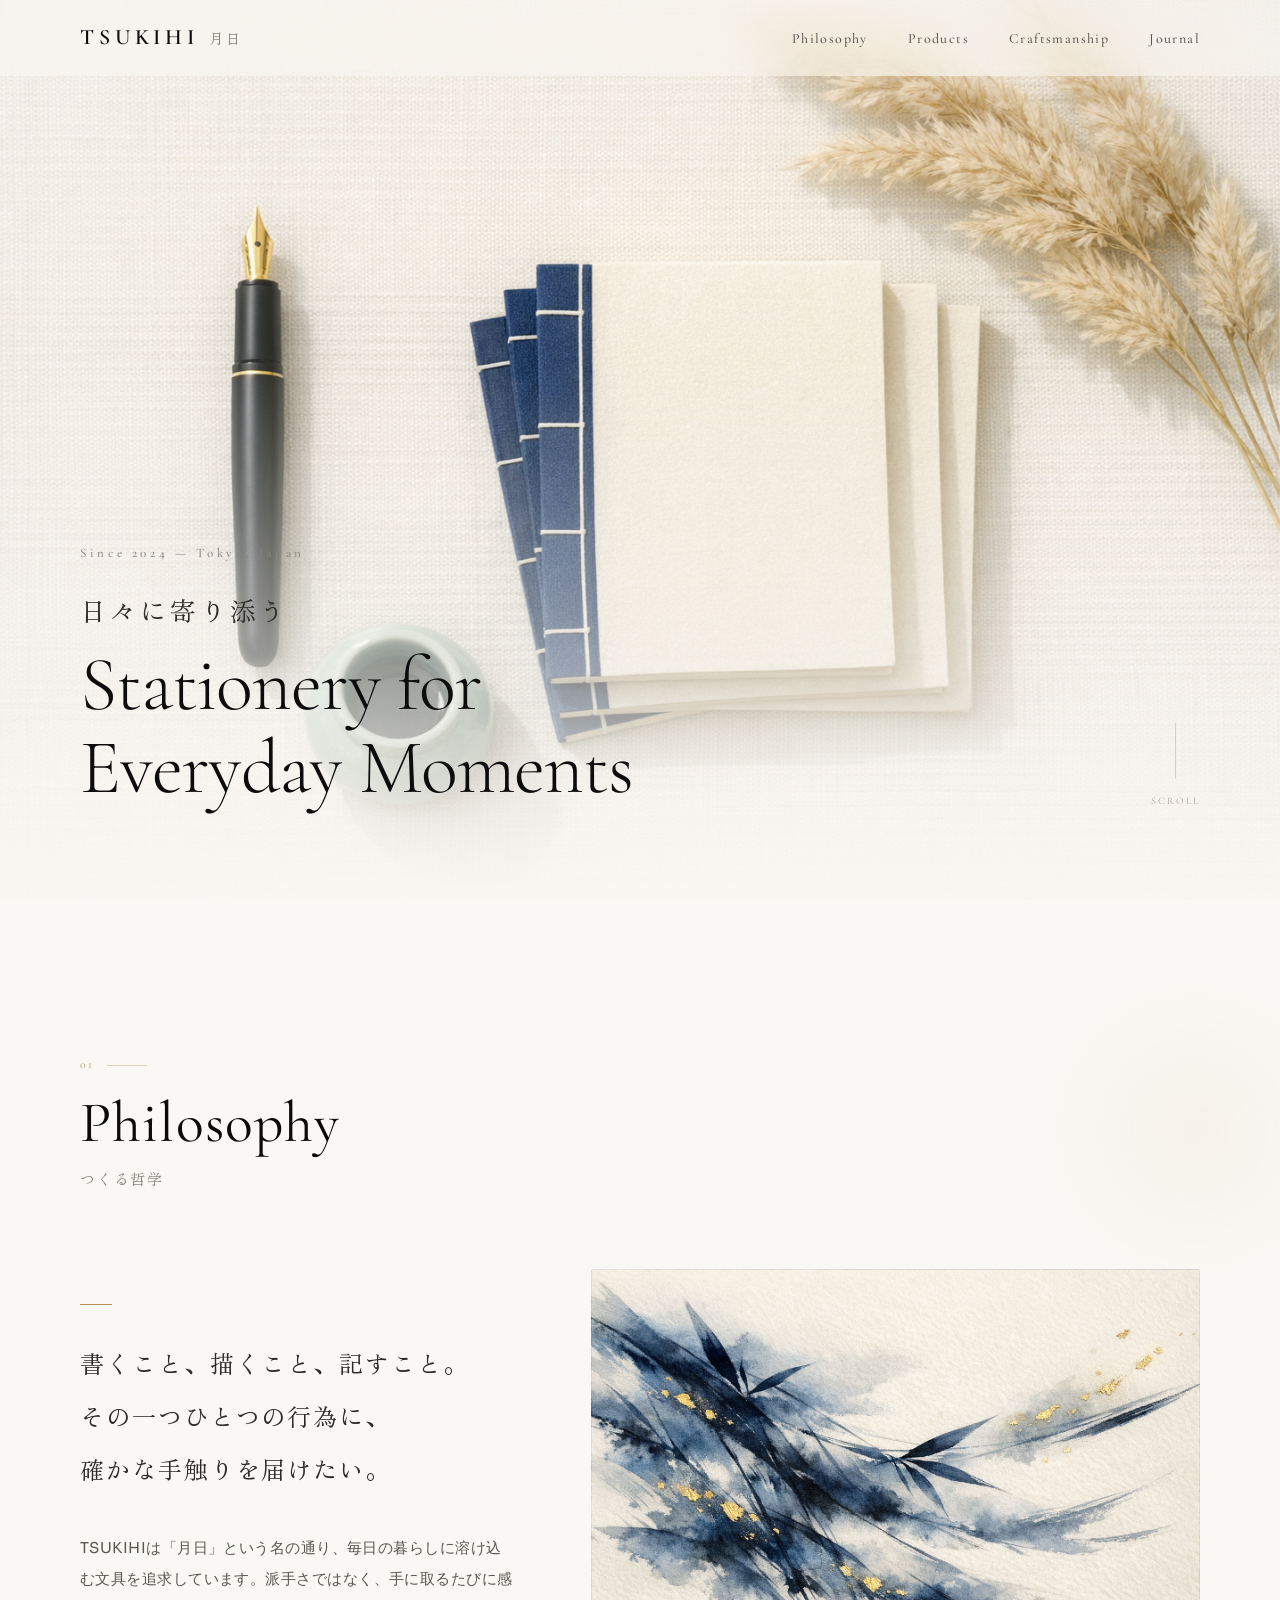
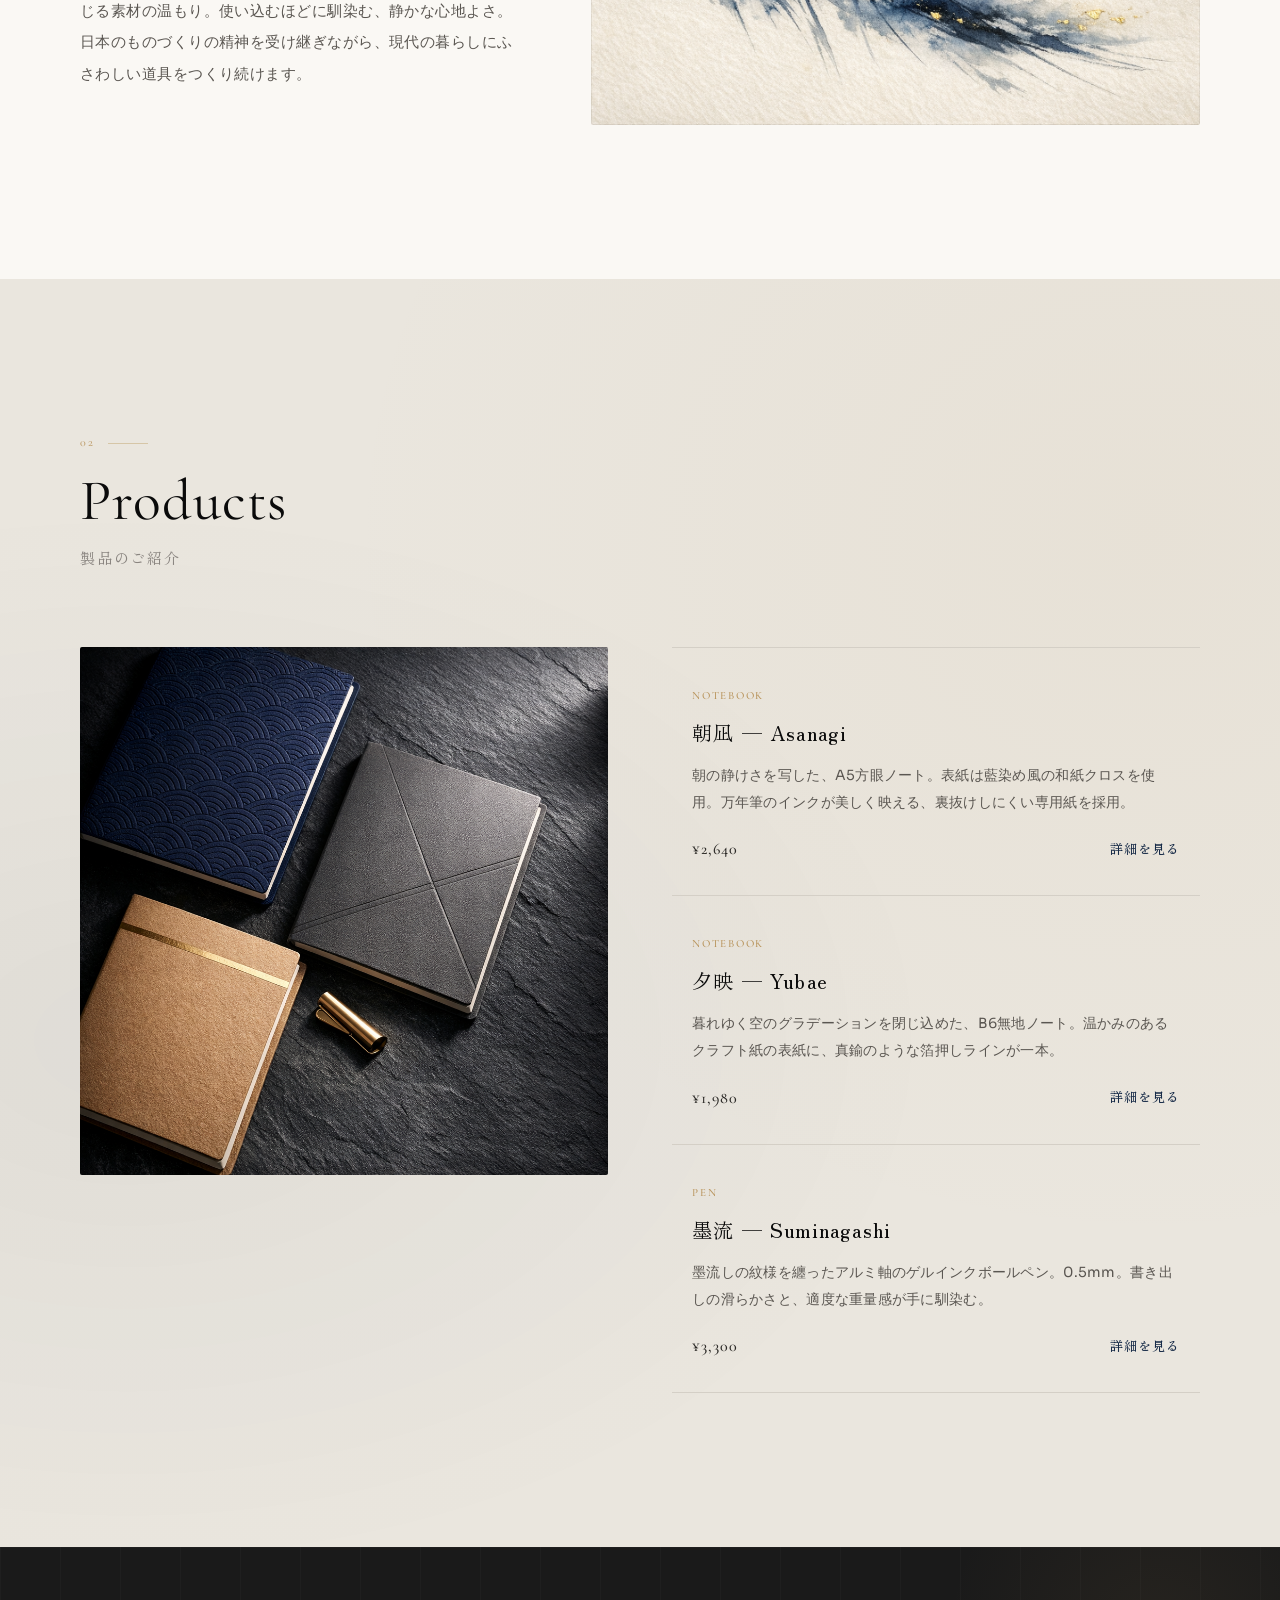
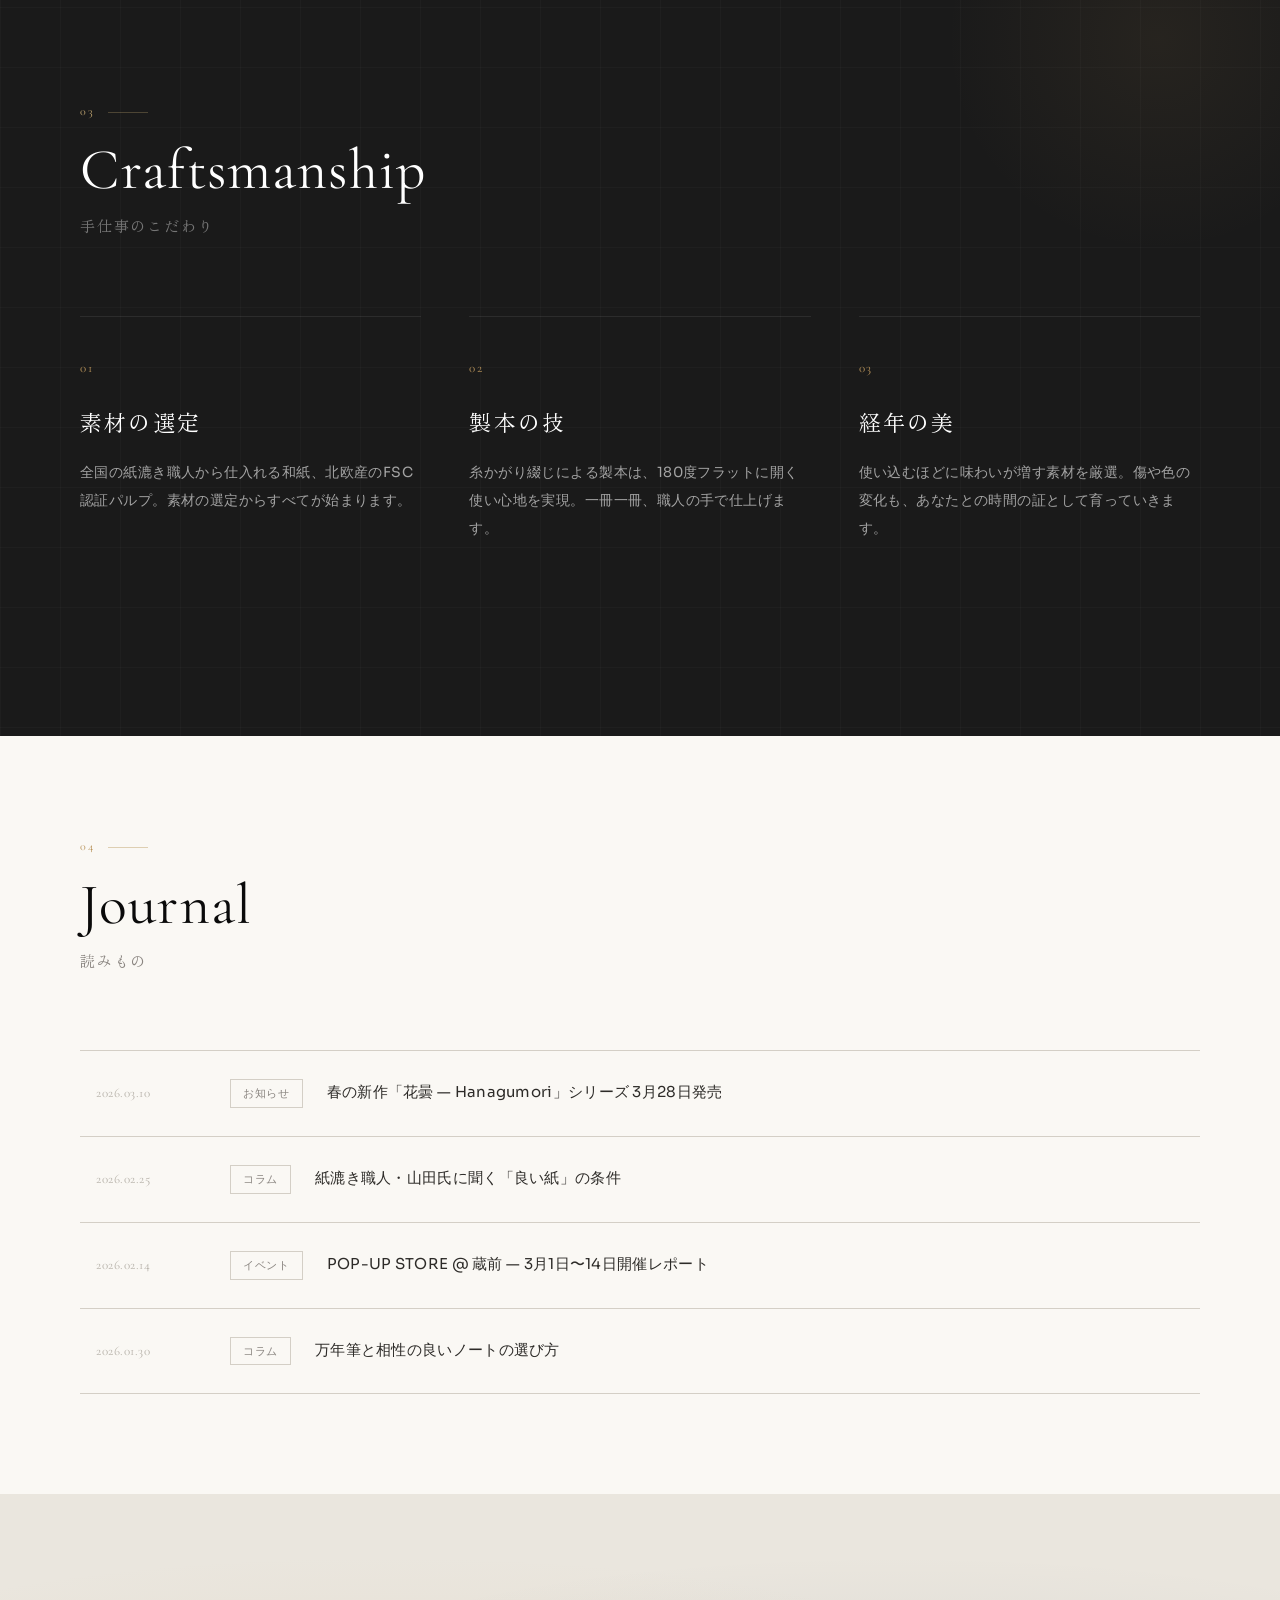
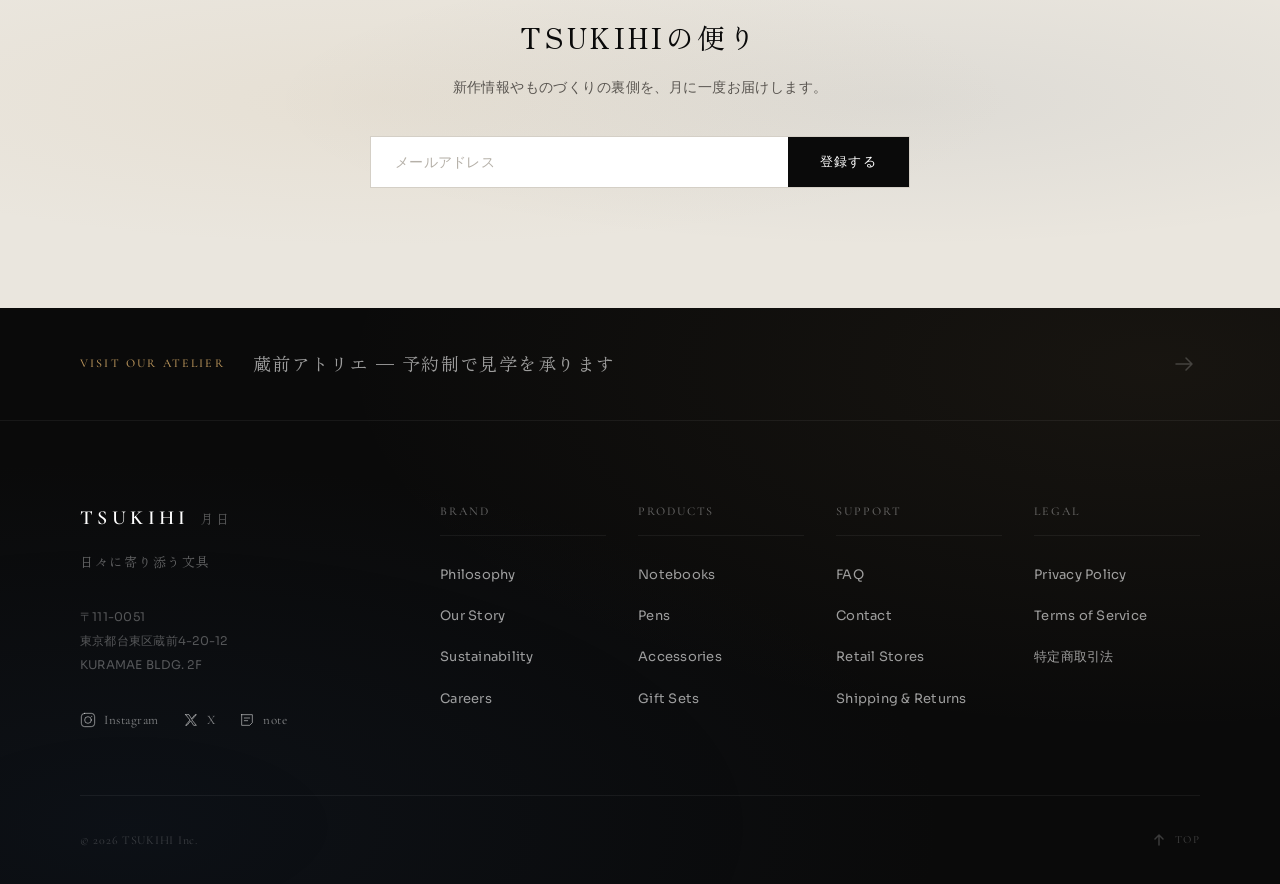
==== commit 2cbe2fdb: "Redesign LP with Sumi-Ink Editorial aesthetic - Replace generic Inter/Noto fonts with Cormorant Gara" ====
--- a/index.html
+++ b/index.html
@@ -6,7 +6,7 @@
   <title>TSUKIHI — 月日 | 日々に寄り添う文具</title>
   <link rel="preconnect" href="https://fonts.googleapis.com">
   <link rel="preconnect" href="https://fonts.gstatic.com" crossorigin>
-  <link href="https://fonts.googleapis.com/css2?family=Inter:wght@300;400;500;600&family=Noto+Sans+JP:wght@300;400;500;600&family=Noto+Serif+JP:wght@300;400;500&display=swap" rel="stylesheet">
+  <link href="https://fonts.googleapis.com/css2?family=Cormorant+Garamond:ital,wght@0,300;0,400;0,500;0,600;1,400&family=Sora:wght@300;400;500;600&family=Zen+Old+Mincho:wght@400;500;600&display=swap" rel="stylesheet">
   <link rel="icon" type="image/svg+xml" href="favicon.svg">
   <link rel="stylesheet" href="style.css">
 </head>
--- a/style.css
+++ b/style.css
@@ -1,5 +1,5 @@
 /* ============================================
-   TSUKIHI — 月日  |  Landing Page Styles
+   TSUKIHI — 月日  |  Sumi-Ink Editorial Design
    ============================================ */
 
 /* --- Reset & Base --- */
@@ -12,28 +12,41 @@
 }
 
 :root {
-  --color-black: #111111;
-  --color-charcoal: #2a2a2a;
-  --color-dark: #333333;
-  --color-mid: #6b6b6b;
-  --color-light: #a0a0a0;
-  --color-border: #e0ddd8;
-  --color-bg: #faf9f7;
-  --color-bg-alt: #f0eeea;
-  --color-white: #ffffff;
-  --color-accent: #1a3a5c;
-  --color-accent-light: #2c5a8a;
-  --color-gold: #b8975a;
-
-  --font-sans: 'Inter', 'Noto Sans JP', sans-serif;
-  --font-serif: 'Noto Serif JP', '游明朝体', 'Yu Mincho', serif;
-
-  --container: 1120px;
-  --gutter: 24px;
-  --header-h: 72px;
-
+  /* Sumi-ink palette */
+  --ink: #0a0a0a;
+  --ink-soft: #1a1a1a;
+  --charcoal: #2d2b28;
+  --stone: #5a5651;
+  --ash: #8a8580;
+  --silver: #b5b0a8;
+  --sand: #d4cfc6;
+  --parchment: #eae6de;
+  --washi: #f5f2ec;
+  --cream: #faf8f4;
+  --white: #ffffff;
+
+  /* Accent */
+  --indigo: #162a47;
+  --indigo-light: #1e3d66;
+  --gold: #b8935a;
+  --gold-muted: #c4a872;
+  --rust: #8a5a3c;
+
+  /* Typography */
+  --font-display: 'Cormorant Garamond', 'Zen Old Mincho', serif;
+  --font-jp: 'Zen Old Mincho', 'Yu Mincho', serif;
+  --font-body: 'Sora', 'Noto Sans JP', sans-serif;
+
+  /* Spacing */
+  --container: 1200px;
+  --gutter: clamp(20px, 4vw, 40px);
+  --header-h: 76px;
+  --section-pad: clamp(80px, 12vw, 160px);
+
+  /* Easing */
   --ease-out: cubic-bezier(0.22, 1, 0.36, 1);
   --ease-in-out: cubic-bezier(0.65, 0, 0.35, 1);
+  --ease-spring: cubic-bezier(0.34, 1.56, 0.64, 1);
 }
 
 html {
@@ -44,12 +57,26 @@
 }
 
 body {
-  font-family: var(--font-sans);
-  color: var(--color-black);
-  background-color: var(--color-bg);
+  font-family: var(--font-body);
+  color: var(--ink);
+  background-color: var(--cream);
   line-height: 1.7;
   font-weight: 400;
   overflow-x: hidden;
+  position: relative;
+}
+
+/* Paper grain texture overlay */
+body::before {
+  content: '';
+  position: fixed;
+  inset: 0;
+  z-index: 9999;
+  pointer-events: none;
+  opacity: 0.035;
+  background-image: url("data:image/svg+xml,%3Csvg viewBox='0 0 256 256' xmlns='http://www.w3.org/2000/svg'%3E%3Cfilter id='n'%3E%3CfeTurbulence type='fractalNoise' baseFrequency='0.85' numOctaves='4' stitchTiles='stitch'/%3E%3C/filter%3E%3Crect width='100%25' height='100%25' filter='url(%23n)'/%3E%3C/svg%3E");
+  background-repeat: repeat;
+  background-size: 256px 256px;
 }
 
 img {
@@ -82,16 +109,16 @@
   right: 0;
   z-index: 100;
   height: var(--header-h);
-  background: rgba(250, 249, 247, 0.85);
-  backdrop-filter: blur(16px);
-  -webkit-backdrop-filter: blur(16px);
+  background: rgba(250, 248, 244, 0.6);
+  backdrop-filter: blur(24px) saturate(1.2);
+  -webkit-backdrop-filter: blur(24px) saturate(1.2);
   border-bottom: 1px solid transparent;
-  transition: border-color 0.4s var(--ease-out), background 0.4s var(--ease-out);
+  transition: border-color 0.5s var(--ease-out), background 0.5s var(--ease-out);
 }
 
 .header--scrolled {
-  border-bottom-color: var(--color-border);
-  background: rgba(250, 249, 247, 0.95);
+  border-bottom-color: var(--sand);
+  background: rgba(250, 248, 244, 0.92);
 }
 
 .header__inner {
@@ -107,53 +134,54 @@
 .header__logo {
   display: flex;
   align-items: baseline;
-  gap: 8px;
+  gap: 10px;
 }
 
 .logo-mark {
-  font-family: var(--font-sans);
+  font-family: var(--font-display);
   font-weight: 600;
-  font-size: 1.25rem;
-  letter-spacing: 0.18em;
-  color: var(--color-black);
+  font-size: 1.375rem;
+  letter-spacing: 0.22em;
+  color: var(--ink);
 }
 
 .logo-sub {
-  font-family: var(--font-serif);
-  font-size: 0.8rem;
-  font-weight: 300;
-  color: var(--color-mid);
-  letter-spacing: 0.2em;
+  font-family: var(--font-jp);
+  font-size: 0.875rem;
+  font-weight: 400;
+  color: var(--ash);
+  letter-spacing: 0.25em;
 }
 
 .header__nav-list {
   display: flex;
-  gap: 36px;
+  gap: 40px;
 }
 
 .header__nav-list a {
-  font-size: 0.8125rem;
-  font-weight: 500;
-  letter-spacing: 0.08em;
-  color: var(--color-dark);
+  font-family: var(--font-display);
+  font-size: 0.875rem;
+  font-weight: 500;
+  letter-spacing: 0.1em;
+  color: var(--stone);
   position: relative;
   padding: 12px 0;
-  transition: color 0.3s var(--ease-out);
+  transition: color 0.4s var(--ease-out);
 }
 
 .header__nav-list a::after {
   content: '';
   position: absolute;
-  bottom: -4px;
+  bottom: 6px;
   left: 0;
   width: 0;
   height: 1px;
-  background: var(--color-black);
-  transition: width 0.4s var(--ease-out);
+  background: var(--gold);
+  transition: width 0.5s var(--ease-out);
 }
 
 .header__nav-list a:hover {
-  color: var(--color-black);
+  color: var(--ink);
 }
 
 .header__nav-list a:hover::after {
@@ -164,7 +192,7 @@
 .header__menu-btn {
   display: none;
   flex-direction: column;
-  gap: 6px;
+  gap: 7px;
   background: none;
   border: none;
   cursor: pointer;
@@ -174,18 +202,19 @@
 
 .header__menu-btn span {
   display: block;
-  width: 24px;
-  height: 1.5px;
-  background: var(--color-black);
-  transition: transform 0.3s var(--ease-out), opacity 0.3s var(--ease-out);
+  width: 26px;
+  height: 1px;
+  background: var(--ink);
+  transition: transform 0.4s var(--ease-out), opacity 0.3s var(--ease-out);
+  transform-origin: center;
 }
 
 .header__menu-btn.is-open span:first-child {
-  transform: translateY(3.75px) rotate(45deg);
+  transform: translateY(4px) rotate(45deg);
 }
 
 .header__menu-btn.is-open span:last-child {
-  transform: translateY(-3.75px) rotate(-45deg);
+  transform: translateY(-4px) rotate(-45deg);
 }
 
 /* --- Hero --- */
@@ -193,7 +222,9 @@
   position: relative;
   width: 100%;
   height: 100vh;
+  height: 100svh;
   min-height: 600px;
+  max-height: 1200px;
   overflow: hidden;
 }
 
@@ -207,6 +238,12 @@
   height: 100%;
   object-fit: cover;
   object-position: center 40%;
+  transform: scale(1.05);
+  animation: heroZoom 20s var(--ease-in-out) forwards;
+}
+
+@keyframes heroZoom {
+  to { transform: scale(1); }
 }
 
 .hero__image::after {
@@ -214,8 +251,9 @@
   position: absolute;
   inset: 0;
   background:
-    linear-gradient(180deg, rgba(250, 249, 247, 0.3) 0%, transparent 30%),
-    linear-gradient(180deg, transparent 50%, rgba(250, 249, 247, 0.95) 100%);
+    linear-gradient(180deg, rgba(250, 248, 244, 0.15) 0%, transparent 25%),
+    linear-gradient(180deg, transparent 40%, rgba(250, 248, 244, 0.97) 100%),
+    linear-gradient(90deg, rgba(250, 248, 244, 0.3) 0%, transparent 40%);
 }
 
 .hero__content {
@@ -223,17 +261,18 @@
   bottom: 0;
   left: 0;
   right: 0;
-  padding: 0 var(--gutter) 80px;
+  padding: 0 var(--gutter) clamp(60px, 10vh, 100px);
   max-width: var(--container);
   margin: 0 auto;
 }
 
 .hero__eyebrow {
-  font-size: 0.75rem;
-  font-weight: 500;
-  letter-spacing: 0.2em;
-  color: var(--color-mid);
-  margin-bottom: 20px;
+  font-family: var(--font-display);
+  font-size: 0.8125rem;
+  font-weight: 500;
+  letter-spacing: 0.28em;
+  color: var(--ash);
+  margin-bottom: 24px;
   opacity: 0;
   transform: translateY(20px);
   animation: fadeUp 0.8s var(--ease-out) 0.4s forwards;
@@ -242,27 +281,27 @@
 .hero__title {
   display: flex;
   flex-direction: column;
-  gap: 8px;
+  gap: 12px;
 }
 
 .hero__title-jp {
-  font-family: var(--font-serif);
-  font-size: clamp(1.125rem, 2.5vw, 1.5rem);
-  font-weight: 400;
-  letter-spacing: 0.08em;
-  color: var(--color-dark);
+  font-family: var(--font-jp);
+  font-size: clamp(1.125rem, 2.5vw, 1.625rem);
+  font-weight: 400;
+  letter-spacing: 0.15em;
+  color: var(--charcoal);
   opacity: 0;
   transform: translateY(20px);
   animation: fadeUp 0.8s var(--ease-out) 0.6s forwards;
 }
 
 .hero__title-en {
-  font-family: var(--font-sans);
-  font-size: clamp(2.5rem, 5.5vw, 4.5rem);
+  font-family: var(--font-display);
+  font-size: clamp(2.75rem, 6vw, 5.5rem);
   font-weight: 300;
-  line-height: 1.15;
-  letter-spacing: -0.02em;
-  color: var(--color-black);
+  line-height: 1.08;
+  letter-spacing: -0.015em;
+  color: var(--ink);
   opacity: 0;
   transform: translateY(30px);
   animation: fadeUp 1s var(--ease-out) 0.8s forwards;
@@ -271,19 +310,19 @@
 .hero__scroll {
   position: absolute;
   right: var(--gutter);
-  bottom: 80px;
+  bottom: clamp(60px, 10vh, 100px);
   display: flex;
   flex-direction: column;
   align-items: center;
-  gap: 12px;
+  gap: 14px;
   opacity: 0;
-  animation: fadeUp 0.8s var(--ease-out) 1.4s forwards;
+  animation: fadeUp 0.8s var(--ease-out) 1.6s forwards;
 }
 
 .hero__scroll-line {
   width: 1px;
-  height: 48px;
-  background: var(--color-light);
+  height: 56px;
+  background: var(--sand);
   position: relative;
   overflow: hidden;
 }
@@ -295,90 +334,123 @@
   left: 0;
   width: 100%;
   height: 100%;
-  background: var(--color-black);
-  animation: scrollLine 2s var(--ease-in-out) infinite;
+  background: var(--gold);
+  animation: scrollLine 2.4s var(--ease-in-out) infinite;
 }
 
 .hero__scroll-text {
+  font-family: var(--font-display);
   font-size: 0.625rem;
   font-weight: 500;
-  letter-spacing: 0.15em;
+  letter-spacing: 0.2em;
   text-transform: uppercase;
-  color: var(--color-light);
+  color: var(--silver);
 }
 
 /* --- Section Common --- */
 .section {
-  padding: 120px 0;
+  padding: var(--section-pad) 0;
   position: relative;
 }
 
 .section__header {
-  margin-bottom: 64px;
+  margin-bottom: clamp(48px, 6vw, 80px);
+  position: relative;
 }
 
 .section__number {
   display: block;
-  font-size: 0.6875rem;
-  font-weight: 500;
-  letter-spacing: 0.15em;
-  color: var(--color-light);
-  margin-bottom: 12px;
+  font-family: var(--font-display);
+  font-size: 0.75rem;
+  font-weight: 400;
+  letter-spacing: 0.2em;
+  color: var(--gold);
+  margin-bottom: 16px;
+}
+
+.section__number::after {
+  content: '';
+  display: inline-block;
+  width: 40px;
+  height: 1px;
+  background: var(--gold-muted);
+  vertical-align: middle;
+  margin-left: 12px;
+  opacity: 0.5;
 }
 
 .section__title {
-  font-family: var(--font-sans);
-  font-size: clamp(2rem, 4vw, 3rem);
-  font-weight: 400;
-  letter-spacing: -0.01em;
-  line-height: 1.2;
-  color: var(--color-black);
+  font-family: var(--font-display);
+  font-size: clamp(2.25rem, 4.5vw, 3.75rem);
+  font-weight: 400;
+  letter-spacing: 0.02em;
+  line-height: 1.15;
+  color: var(--ink);
 }
 
 .section__title-jp {
-  font-family: var(--font-serif);
-  font-size: 0.875rem;
-  font-weight: 400;
-  letter-spacing: 0.06em;
-  color: var(--color-mid);
-  margin-top: 8px;
+  font-family: var(--font-jp);
+  font-size: 0.9375rem;
+  font-weight: 400;
+  letter-spacing: 0.12em;
+  color: var(--ash);
+  margin-top: 10px;
 }
 
 /* --- Philosophy --- */
 .section--philosophy {
-  background-color: var(--color-bg);
-  background-image:
-    radial-gradient(circle, rgba(0,0,0,0.04) 1px, transparent 1px);
-  background-size: 24px 24px;
+  background-color: var(--cream);
+  position: relative;
+}
+
+.section--philosophy::before {
+  content: '';
+  position: absolute;
+  top: 80px;
+  right: -5%;
+  width: 300px;
+  height: 300px;
+  background: radial-gradient(circle, rgba(184,147,90,0.06) 0%, transparent 70%);
+  pointer-events: none;
 }
 
 .philosophy__grid {
   display: grid;
   grid-template-columns: 5fr 7fr;
-  gap: 64px;
+  gap: clamp(40px, 6vw, 80px);
   align-items: center;
 }
 
 .philosophy__lead {
-  font-family: var(--font-serif);
+  font-family: var(--font-jp);
   font-size: clamp(1.125rem, 2vw, 1.5rem);
   font-weight: 400;
-  line-height: 2;
-  letter-spacing: 0.06em;
-  color: var(--color-charcoal);
+  line-height: 2.2;
+  letter-spacing: 0.08em;
+  color: var(--charcoal);
+  margin-bottom: 36px;
+  position: relative;
+}
+
+.philosophy__lead::before {
+  content: '';
+  display: block;
+  width: 32px;
+  height: 1px;
+  background: var(--gold);
   margin-bottom: 32px;
 }
 
 .philosophy__body {
   font-size: 0.9375rem;
-  line-height: 2;
-  color: var(--color-dark);
-  letter-spacing: 0.02em;
+  line-height: 2.1;
+  color: var(--stone);
+  letter-spacing: 0.03em;
 }
 
 .philosophy__image {
   position: relative;
-  border-radius: 4px;
+  border-radius: 2px;
   overflow: hidden;
 }
 
@@ -387,102 +459,156 @@
   position: absolute;
   inset: 0;
   border: 1px solid rgba(0,0,0,0.06);
-  border-radius: 4px;
-  z-index: 1;
+  border-radius: 2px;
+  z-index: 2;
   pointer-events: none;
+}
+
+/* Decorative frame offset */
+.philosophy__image::after {
+  content: '';
+  position: absolute;
+  top: 12px;
+  left: 12px;
+  right: -12px;
+  bottom: -12px;
+  border: 1px solid var(--gold-muted);
+  border-radius: 2px;
+  opacity: 0.25;
+  z-index: -1;
+  transition: opacity 0.5s var(--ease-out), transform 0.5s var(--ease-out);
+}
+
+.philosophy__image:hover::after {
+  opacity: 0.4;
+  transform: translate(4px, 4px);
 }
 
 .philosophy__image img {
   width: 100%;
   aspect-ratio: 4/3;
   object-fit: cover;
-  transition: transform 0.8s var(--ease-out);
+  transition: transform 1s var(--ease-out), filter 1s var(--ease-out);
 }
 
 .philosophy__image:hover img {
-  transform: scale(1.03);
-  filter: brightness(1.03);
+  transform: scale(1.04);
+  filter: brightness(1.02) contrast(1.02);
 }
 
 /* --- Products --- */
 .section--products {
-  padding: 100px 0;
+  padding: var(--section-pad) 0;
+  background: var(--parchment);
+  position: relative;
+}
+
+.section--products::before {
+  content: '';
+  position: absolute;
+  inset: 0;
   background:
-    radial-gradient(ellipse at 15% 60%, rgba(26,58,92,0.08) 0%, transparent 50%),
-    radial-gradient(ellipse at 85% 30%, rgba(184,151,90,0.08) 0%, transparent 50%),
-    var(--color-bg-alt);
+    radial-gradient(ellipse at 10% 60%, rgba(22,42,71,0.05) 0%, transparent 50%),
+    radial-gradient(ellipse at 90% 20%, rgba(184,147,90,0.06) 0%, transparent 50%);
+  pointer-events: none;
 }
 
 .products__showcase {
   display: grid;
   grid-template-columns: 1fr 1fr;
-  gap: 64px;
+  gap: clamp(40px, 5vw, 72px);
   align-items: start;
 }
 
 .products__image {
   position: relative;
-  border-radius: 4px;
+  border-radius: 2px;
   overflow: hidden;
-  background: var(--color-charcoal);
+  background: var(--charcoal);
+}
+
+/* Subtle vignette on product image */
+.products__image::after {
+  content: '';
+  position: absolute;
+  inset: 0;
+  box-shadow: inset 0 0 80px rgba(0,0,0,0.15);
+  pointer-events: none;
+  border-radius: 2px;
 }
 
 .products__image img {
   width: 100%;
   aspect-ratio: 1/1;
   object-fit: cover;
-  transition: transform 0.8s var(--ease-out);
+  transition: transform 1.2s var(--ease-out);
 }
 
 .products__image:hover img {
-  transform: scale(1.03);
-  filter: brightness(1.03);
+  transform: scale(1.05);
 }
 
 .products__list {
   display: flex;
   flex-direction: column;
-  gap: 0;
 }
 
 .product-card {
-  padding: 32px 16px;
-  border-bottom: 1px solid var(--color-border);
-  transition: background 0.3s var(--ease-out);
+  padding: 32px 20px;
+  border-bottom: 1px solid var(--sand);
+  transition: background 0.4s var(--ease-out), padding-left 0.4s var(--ease-out);
+  position: relative;
+}
+
+.product-card::before {
+  content: '';
+  position: absolute;
+  left: 0;
+  top: 0;
+  width: 2px;
+  height: 0;
+  background: var(--gold);
+  transition: height 0.5s var(--ease-out);
 }
 
 .product-card:hover {
-  background: rgba(0,0,0,0.015);
+  background: rgba(184,147,90,0.04);
+  padding-left: 28px;
+}
+
+.product-card:hover::before {
+  height: 100%;
 }
 
 .product-card:first-child {
-  border-top: 1px solid var(--color-border);
+  border-top: 1px solid var(--sand);
 }
 
 .product-card__category {
   display: inline-block;
+  font-family: var(--font-display);
   font-size: 0.6875rem;
   font-weight: 500;
-  letter-spacing: 0.12em;
+  letter-spacing: 0.16em;
   text-transform: uppercase;
-  color: var(--color-accent);
-  margin-bottom: 8px;
+  color: var(--gold);
+  margin-bottom: 10px;
 }
 
 .product-card__name {
-  font-family: var(--font-serif);
+  font-family: var(--font-jp);
   font-size: 1.25rem;
   font-weight: 400;
-  letter-spacing: 0.04em;
+  letter-spacing: 0.06em;
   margin-bottom: 12px;
-  color: var(--color-black);
+  color: var(--ink);
 }
 
 .product-card__desc {
   font-size: 0.875rem;
-  line-height: 1.85;
-  color: var(--color-dark);
-  margin-bottom: 16px;
+  line-height: 1.95;
+  color: var(--stone);
+  margin-bottom: 20px;
   letter-spacing: 0.02em;
 }
 
@@ -493,18 +619,19 @@
 }
 
 .product-card__price {
-  font-family: var(--font-sans);
-  font-size: 0.9375rem;
-  font-weight: 500;
-  letter-spacing: 0.04em;
-  color: var(--color-charcoal);
+  font-family: var(--font-display);
+  font-size: 1rem;
+  font-weight: 500;
+  letter-spacing: 0.06em;
+  color: var(--charcoal);
 }
 
 .product-card__link {
-  font-size: 0.75rem;
-  font-weight: 500;
-  letter-spacing: 0.06em;
-  color: var(--color-accent);
+  font-family: var(--font-display);
+  font-size: 0.8125rem;
+  font-weight: 500;
+  letter-spacing: 0.08em;
+  color: var(--indigo);
   position: relative;
   transition: color 0.3s var(--ease-out);
 }
@@ -512,43 +639,73 @@
 .product-card__link::after {
   content: '';
   position: absolute;
-  bottom: -2px;
+  bottom: -3px;
   left: 0;
-  width: 0;
+  width: 100%;
   height: 1px;
-  background: var(--color-gold);
-  transition: width 0.4s var(--ease-out);
+  background: var(--gold);
+  transform: scaleX(0);
+  transform-origin: right;
+  transition: transform 0.5s var(--ease-out);
 }
 
 .product-card__link:hover {
-  color: var(--color-black);
+  color: var(--ink);
 }
 
 .product-card__link:hover::after {
-  width: 100%;
+  transform: scaleX(1);
+  transform-origin: left;
 }
 
 /* --- Craftsmanship --- */
 .section--craft {
-  padding: 140px 0;
-  background-color: var(--color-charcoal);
-  color: var(--color-white);
+  padding: var(--section-pad) 0;
+  background-color: var(--ink-soft);
+  color: var(--white);
+  position: relative;
+  overflow: hidden;
+}
+
+/* Subtle grid pattern */
+.section--craft::before {
+  content: '';
+  position: absolute;
+  inset: 0;
   background-image:
-    linear-gradient(rgba(255,255,255,0.03) 1px, transparent 1px),
-    linear-gradient(90deg, rgba(255,255,255,0.03) 1px, transparent 1px);
-  background-size: 48px 48px;
+    linear-gradient(rgba(255,255,255,0.025) 1px, transparent 1px),
+    linear-gradient(90deg, rgba(255,255,255,0.025) 1px, transparent 1px);
+  background-size: 60px 60px;
+  pointer-events: none;
+}
+
+/* Atmospheric gradient */
+.section--craft::after {
+  content: '';
+  position: absolute;
+  top: -20%;
+  right: -10%;
+  width: 500px;
+  height: 500px;
+  background: radial-gradient(circle, rgba(184,147,90,0.08) 0%, transparent 60%);
+  pointer-events: none;
 }
 
 .section--craft .section__number {
-  color: rgba(255,255,255,0.3);
+  color: var(--gold-muted);
+}
+
+.section--craft .section__number::after {
+  background: var(--gold-muted);
+  opacity: 0.3;
 }
 
 .section--craft .section__title {
-  color: var(--color-white);
+  color: var(--white);
 }
 
 .section--craft .section__title-jp {
-  color: rgba(255,255,255,0.5);
+  color: rgba(255,255,255,0.4);
 }
 
 .craft__grid {
@@ -559,62 +716,86 @@
 
 .craft__item {
   padding: 40px 0;
-  border-top: 1px solid rgba(255,255,255,0.12);
+  border-top: 1px solid rgba(255,255,255,0.08);
+  position: relative;
+  transition: border-color 0.5s var(--ease-out);
+}
+
+.craft__item:hover {
+  border-color: var(--gold-muted);
+}
+
+.craft__item::after {
+  content: '';
+  position: absolute;
+  top: -1px;
+  left: 0;
+  width: 0;
+  height: 1px;
+  background: var(--gold);
+  transition: width 0.6s var(--ease-out);
+}
+
+.craft__item:hover::after {
+  width: 60px;
 }
 
 .craft__item-number {
-  font-size: 0.75rem;
-  font-weight: 500;
+  font-family: var(--font-display);
+  font-size: 0.8125rem;
+  font-weight: 400;
+  letter-spacing: 0.12em;
+  color: var(--gold);
+  margin-bottom: 24px;
+}
+
+.craft__item-title {
+  font-family: var(--font-jp);
+  font-size: 1.375rem;
+  font-weight: 400;
+  margin-bottom: 18px;
   letter-spacing: 0.1em;
-  color: var(--color-gold);
-  margin-bottom: 20px;
-}
-
-.craft__item-title {
-  font-family: var(--font-serif);
-  font-size: 1.25rem;
-  font-weight: 400;
-  margin-bottom: 16px;
-  letter-spacing: 0.08em;
 }
 
 .craft__item-text {
   font-size: 0.875rem;
-  line-height: 1.9;
-  color: rgba(255,255,255,0.7);
-  letter-spacing: 0.02em;
+  line-height: 2;
+  color: rgba(255,255,255,0.6);
+  letter-spacing: 0.03em;
 }
 
 /* --- Journal --- */
 .section--journal {
-  padding: 80px 0;
-  background-color: var(--color-bg);
+  padding: clamp(60px, 8vw, 100px) 0;
+  background-color: var(--cream);
 }
 
 .journal__list {
-  border-top: 1px solid var(--color-border);
+  border-top: 1px solid var(--sand);
 }
 
 .journal__item {
   display: grid;
-  grid-template-columns: 100px auto 1fr;
-  gap: 20px;
+  grid-template-columns: 110px auto 1fr;
+  gap: 24px;
   align-items: baseline;
-  padding: 24px 0;
-  border-bottom: 1px solid var(--color-border);
+  padding: 28px 16px;
+  border-bottom: 1px solid var(--sand);
   cursor: pointer;
-  transition: background 0.3s var(--ease-out);
+  transition: background 0.4s var(--ease-out), padding-left 0.4s var(--ease-out);
 }
 
 .journal__item:hover {
-  background: rgba(0,0,0,0.015);
+  background: rgba(184,147,90,0.03);
+  padding-left: 24px;
 }
 
 .journal__date {
+  font-family: var(--font-display);
   font-size: 0.8125rem;
   font-weight: 400;
-  color: var(--color-light);
-  letter-spacing: 0.02em;
+  color: var(--silver);
+  letter-spacing: 0.04em;
   white-space: nowrap;
 }
 
@@ -622,97 +803,143 @@
   display: inline-block;
   font-size: 0.6875rem;
   font-weight: 500;
-  padding: 3px 10px;
-  border: 1px solid var(--color-border);
-  border-radius: 2px;
-  color: var(--color-mid);
-  letter-spacing: 0.04em;
+  padding: 4px 12px;
+  border: 1px solid var(--sand);
+  border-radius: 0;
+  color: var(--ash);
+  letter-spacing: 0.06em;
   white-space: nowrap;
+  transition: border-color 0.3s var(--ease-out), color 0.3s var(--ease-out);
+}
+
+.journal__item:hover .journal__tag {
+  border-color: var(--gold-muted);
+  color: var(--gold);
 }
 
 .journal__item-title {
   font-size: 0.9375rem;
   font-weight: 400;
-  line-height: 1.6;
-  color: var(--color-charcoal);
-  letter-spacing: 0.02em;
+  line-height: 1.7;
+  color: var(--charcoal);
+  letter-spacing: 0.02em;
+  transition: color 0.3s var(--ease-out);
+}
+
+.journal__item:hover .journal__item-title {
+  color: var(--ink);
 }
 
 /* --- Newsletter --- */
 .section--newsletter {
-  padding: 100px 0;
+  padding: clamp(80px, 10vw, 120px) 0;
+  background: var(--parchment);
+  position: relative;
+}
+
+.section--newsletter::before {
+  content: '';
+  position: absolute;
+  inset: 0;
   background:
-    radial-gradient(ellipse at 30% 50%, rgba(184,151,90,0.1) 0%, transparent 50%),
-    radial-gradient(ellipse at 70% 50%, rgba(26,58,92,0.08) 0%, transparent 50%),
-    var(--color-bg-alt);
+    radial-gradient(ellipse at 30% 50%, rgba(184,147,90,0.08) 0%, transparent 50%),
+    radial-gradient(ellipse at 70% 50%, rgba(22,42,71,0.06) 0%, transparent 50%);
+  pointer-events: none;
 }
 
 .newsletter {
-  max-width: 520px;
+  max-width: 540px;
   margin: 0 auto;
   text-align: center;
+  position: relative;
 }
 
 .newsletter__title {
-  font-family: var(--font-serif);
-  font-size: 1.5rem;
-  font-weight: 400;
-  letter-spacing: 0.06em;
-  margin-bottom: 12px;
+  font-family: var(--font-jp);
+  font-size: clamp(1.375rem, 2.5vw, 1.75rem);
+  font-weight: 400;
+  letter-spacing: 0.12em;
+  margin-bottom: 14px;
+  color: var(--ink);
 }
 
 .newsletter__text {
   font-size: 0.875rem;
-  color: var(--color-dark);
-  margin-bottom: 32px;
-  letter-spacing: 0.02em;
+  color: var(--stone);
+  margin-bottom: 36px;
+  letter-spacing: 0.03em;
 }
 
 .newsletter__form {
   display: flex;
   gap: 0;
-  border: 1px solid var(--color-border);
-  border-radius: 4px;
+  border: 1px solid var(--sand);
   overflow: hidden;
-  background: var(--color-white);
-  transition: border-color 0.3s var(--ease-out);
+  background: var(--white);
+  transition: border-color 0.4s var(--ease-out), box-shadow 0.4s var(--ease-out);
 }
 
 .newsletter__form:focus-within {
-  border-color: var(--color-accent);
+  border-color: var(--gold);
+  box-shadow: 0 0 0 3px rgba(184,147,90,0.1);
 }
 
 .newsletter__input {
   flex: 1;
   border: none;
-  padding: 14px 20px;
-  font-family: var(--font-sans);
+  padding: 16px 24px;
+  font-family: var(--font-body);
   font-size: 0.875rem;
-  color: var(--color-black);
+  color: var(--ink);
   background: transparent;
   letter-spacing: 0.02em;
 }
 
 .newsletter__input::placeholder {
-  color: var(--color-light);
+  color: var(--silver);
+}
+
+.newsletter__input:focus {
+  outline: none;
 }
 
 .newsletter__btn {
-  padding: 14px 28px;
-  background: var(--color-black);
-  color: var(--color-white);
+  padding: 16px 32px;
+  background: var(--ink);
+  color: var(--white);
   border: none;
-  font-family: var(--font-sans);
+  font-family: var(--font-body);
   font-size: 0.8125rem;
   font-weight: 500;
-  letter-spacing: 0.08em;
+  letter-spacing: 0.1em;
   cursor: pointer;
   transition: background 0.3s var(--ease-out);
   white-space: nowrap;
+  position: relative;
+  overflow: hidden;
+}
+
+.newsletter__btn::before {
+  content: '';
+  position: absolute;
+  inset: 0;
+  background: var(--gold);
+  transform: translateY(100%);
+  transition: transform 0.4s var(--ease-out);
+}
+
+.newsletter__btn:hover::before {
+  transform: translateY(0);
+}
+
+.newsletter__btn span,
+.newsletter__btn {
+  position: relative;
+  z-index: 1;
 }
 
 .newsletter__btn:hover {
-  background: var(--color-charcoal);
+  background: var(--ink);
 }
 
 .newsletter__btn:active {
@@ -722,156 +949,170 @@
 
 /* --- Footer --- */
 .footer {
-  background: var(--color-black);
-  color: rgba(255,255,255,0.65);
-  background-image:
-    radial-gradient(ellipse at 10% 90%, rgba(26,58,92,0.15) 0%, transparent 50%),
-    radial-gradient(ellipse at 90% 10%, rgba(184,151,90,0.1) 0%, transparent 50%);
+  background: var(--ink);
+  color: rgba(255,255,255,0.6);
+  position: relative;
+}
+
+.footer::before {
+  content: '';
+  position: absolute;
+  inset: 0;
+  background:
+    radial-gradient(ellipse at 10% 90%, rgba(22,42,71,0.2) 0%, transparent 50%),
+    radial-gradient(ellipse at 90% 10%, rgba(184,147,90,0.08) 0%, transparent 50%);
+  pointer-events: none;
 }
 
 /* CTA Banner */
 .footer__cta {
   border-bottom: 1px solid rgba(255,255,255,0.06);
+  position: relative;
 }
 
 .footer__cta-inner {
   display: flex;
   align-items: center;
-  gap: 24px;
-  padding: 36px 0;
+  gap: 28px;
+  padding: 40px 0;
   transition: gap 0.5s var(--ease-out);
 }
 
 .footer__cta-inner:hover {
-  gap: 32px;
+  gap: 36px;
 }
 
 .footer__cta-label {
   flex-shrink: 0;
-  font-size: 0.6875rem;
-  font-weight: 500;
-  letter-spacing: 0.15em;
+  font-family: var(--font-display);
+  font-size: 0.75rem;
+  font-weight: 500;
+  letter-spacing: 0.18em;
   text-transform: uppercase;
-  color: var(--color-gold);
+  color: var(--gold);
 }
 
 .footer__cta-title {
-  font-family: var(--font-serif);
+  font-family: var(--font-jp);
   font-size: clamp(0.875rem, 1.5vw, 1.125rem);
-  font-weight: 300;
-  letter-spacing: 0.06em;
-  color: rgba(255,255,255,0.7);
+  font-weight: 400;
+  letter-spacing: 0.08em;
+  color: rgba(255,255,255,0.6);
   transition: color 0.4s var(--ease-out);
 }
 
 .footer__cta-inner:hover .footer__cta-title {
-  color: var(--color-white);
+  color: var(--white);
 }
 
 .footer__cta-arrow {
   flex-shrink: 0;
   margin-left: auto;
-  color: rgba(255,255,255,0.25);
+  color: rgba(255,255,255,0.2);
   transition: color 0.4s var(--ease-out), transform 0.4s var(--ease-out);
 }
 
 .footer__cta-inner:hover .footer__cta-arrow {
-  color: var(--color-gold);
-  transform: translateX(4px);
-}
-
-/* Main */
+  color: var(--gold);
+  transform: translateX(6px);
+}
+
+/* Footer Main */
 .footer__main {
   display: grid;
   grid-template-columns: 280px 1fr;
   gap: 80px;
-  padding: 72px 0 64px;
+  padding: 80px 0 64px;
+  position: relative;
 }
 
 .footer__brand-head {
   display: flex;
   align-items: baseline;
   gap: 10px;
-  margin-bottom: 14px;
+  margin-bottom: 16px;
 }
 
 .footer__logo {
-  font-family: var(--font-sans);
+  font-family: var(--font-display);
   font-weight: 600;
-  font-size: 1.125rem;
-  letter-spacing: 0.18em;
-  color: var(--color-white);
+  font-size: 1.25rem;
+  letter-spacing: 0.22em;
+  color: var(--white);
 }
 
 .footer__logo-jp {
-  font-family: var(--font-serif);
-  font-size: 0.75rem;
-  font-weight: 300;
-  letter-spacing: 0.2em;
+  font-family: var(--font-jp);
+  font-size: 0.8125rem;
+  font-weight: 400;
+  letter-spacing: 0.25em;
+  color: rgba(255,255,255,0.3);
+}
+
+.footer__tagline {
+  font-family: var(--font-jp);
+  font-size: 0.8125rem;
+  letter-spacing: 0.12em;
   color: rgba(255,255,255,0.35);
-}
-
-.footer__tagline {
-  font-family: var(--font-serif);
-  font-size: 0.8125rem;
-  letter-spacing: 0.1em;
-  color: rgba(255,255,255,0.4);
-  margin-bottom: 28px;
+  margin-bottom: 32px;
 }
 
 .footer__address {
   font-style: normal;
   font-size: 0.75rem;
-  line-height: 1.9;
-  letter-spacing: 0.02em;
-  color: rgba(255,255,255,0.35);
-  margin-bottom: 28px;
+  line-height: 2;
+  letter-spacing: 0.02em;
+  color: rgba(255,255,255,0.3);
+  margin-bottom: 32px;
 }
 
 .footer__social {
   display: flex;
-  gap: 20px;
+  gap: 24px;
 }
 
 .footer__social-link {
   display: flex;
   align-items: center;
-  gap: 6px;
-  font-size: 0.75rem;
-  letter-spacing: 0.02em;
-  color: rgba(255,255,255,0.65);
+  gap: 8px;
+  font-family: var(--font-display);
+  font-size: 0.8125rem;
+  letter-spacing: 0.04em;
+  color: rgba(255,255,255,0.5);
   transition: color 0.3s var(--ease-out);
 }
 
 .footer__social-link:hover {
-  color: rgba(255,255,255,0.8);
-}
-
-/* Nav */
+  color: var(--gold);
+}
+
+/* Footer Nav */
 .footer__nav {
   display: grid;
   grid-template-columns: repeat(4, 1fr);
   gap: 32px;
+  position: relative;
 }
 
 .footer__nav-heading {
-  font-size: 0.6875rem;
-  font-weight: 500;
-  letter-spacing: 0.12em;
+  font-family: var(--font-display);
+  font-size: 0.75rem;
+  font-weight: 500;
+  letter-spacing: 0.16em;
   text-transform: uppercase;
-  color: rgba(255,255,255,0.4);
-  margin-bottom: 20px;
-  padding-bottom: 12px;
+  color: rgba(255,255,255,0.35);
+  margin-bottom: 24px;
+  padding-bottom: 14px;
   border-bottom: 1px solid rgba(255,255,255,0.06);
 }
 
 .footer__nav ul li {
-  margin-bottom: 12px;
+  margin-bottom: 14px;
 }
 
 .footer__nav a {
   font-size: 0.8125rem;
-  color: rgba(255,255,255,0.65);
+  color: rgba(255,255,255,0.6);
   letter-spacing: 0.02em;
   transition: color 0.3s var(--ease-out);
   position: relative;
@@ -880,11 +1121,11 @@
 .footer__nav a::after {
   content: '';
   position: absolute;
-  bottom: -2px;
+  bottom: -3px;
   left: 0;
   width: 0;
   height: 1px;
-  background: var(--color-gold);
+  background: var(--gold-muted);
   transition: width 0.4s var(--ease-out);
 }
 
@@ -896,40 +1137,42 @@
   width: 100%;
 }
 
-/* Bottom */
+/* Footer Bottom */
 .footer__bottom {
   display: flex;
   align-items: center;
   justify-content: space-between;
-  padding: 24px 0;
+  padding: 28px 0;
   border-top: 1px solid rgba(255,255,255,0.06);
+  position: relative;
 }
 
 .footer__copyright {
-  font-size: 0.6875rem;
-  letter-spacing: 0.04em;
+  font-family: var(--font-display);
+  font-size: 0.75rem;
+  letter-spacing: 0.06em;
   color: rgba(255,255,255,0.2);
 }
 
 .footer__totop {
   display: flex;
   align-items: center;
-  gap: 6px;
+  gap: 8px;
   background: none;
   border: none;
   cursor: pointer;
-  font-family: var(--font-sans);
+  font-family: var(--font-display);
   font-size: 0.6875rem;
   font-weight: 500;
-  letter-spacing: 0.1em;
+  letter-spacing: 0.12em;
   text-transform: uppercase;
-  color: rgba(255,255,255,0.25);
+  color: rgba(255,255,255,0.2);
   padding: 8px 0;
   transition: color 0.3s var(--ease-out);
 }
 
 .footer__totop:hover {
-  color: rgba(255,255,255,0.6);
+  color: var(--gold);
 }
 
 .footer__totop svg {
@@ -937,90 +1180,115 @@
 }
 
 .footer__totop:hover svg {
-  transform: translateY(-2px);
-}
-
-/* --- Subpage Common --- */
+  transform: translateY(-3px);
+}
+
+/* ======= Subpage Styles ======= */
+
 .page-hero {
   padding: calc(var(--header-h) + 80px) 0 64px;
-  background-color: var(--color-bg);
-  background-image:
-    radial-gradient(circle, rgba(0,0,0,0.02) 1px, transparent 1px);
-  background-size: 24px 24px;
+  background-color: var(--cream);
+  position: relative;
+}
+
+.page-hero::before {
+  content: '';
+  position: absolute;
+  top: 0;
+  right: -10%;
+  width: 400px;
+  height: 400px;
+  background: radial-gradient(circle, rgba(184,147,90,0.04) 0%, transparent 70%);
+  pointer-events: none;
 }
 
 .page-hero__eyebrow {
-  font-size: 0.6875rem;
-  font-weight: 500;
-  letter-spacing: 0.15em;
+  font-family: var(--font-display);
+  font-size: 0.75rem;
+  font-weight: 500;
+  letter-spacing: 0.2em;
   text-transform: uppercase;
-  color: var(--color-light);
-  margin-bottom: 12px;
+  color: var(--gold);
+  margin-bottom: 14px;
 }
 
 .page-hero__title {
-  font-family: var(--font-sans);
+  font-family: var(--font-display);
   font-size: clamp(2rem, 4vw, 3rem);
   font-weight: 400;
-  letter-spacing: -0.01em;
+  letter-spacing: 0.02em;
   line-height: 1.2;
-  color: var(--color-black);
+  color: var(--ink);
 }
 
 .page-hero__title-jp {
   display: block;
-  font-family: var(--font-serif);
-  font-size: 0.875rem;
-  font-weight: 300;
+  font-family: var(--font-jp);
+  font-size: 0.9375rem;
+  font-weight: 400;
   letter-spacing: 0.2em;
-  color: var(--color-mid);
-  margin-top: 8px;
+  color: var(--ash);
+  margin-top: 10px;
 }
 
 .page-hero__desc {
-  margin-top: 20px;
+  margin-top: 24px;
   font-size: 0.9375rem;
-  line-height: 1.9;
-  color: var(--color-dark);
+  line-height: 2;
+  color: var(--stone);
   max-width: 600px;
   letter-spacing: 0.02em;
 }
 
-/* Subpage sections */
 .page-section {
   padding: 80px 0;
 }
 
 .page-section--alt {
+  background: var(--parchment);
+  position: relative;
+}
+
+.page-section--alt::before {
+  content: '';
+  position: absolute;
+  inset: 0;
   background:
-    radial-gradient(ellipse at 15% 60%, rgba(44,74,110,0.05) 0%, transparent 50%),
-    radial-gradient(ellipse at 85% 30%, rgba(184,151,90,0.04) 0%, transparent 50%),
-    var(--color-bg-alt);
+    radial-gradient(ellipse at 15% 60%, rgba(22,42,71,0.04) 0%, transparent 50%),
+    radial-gradient(ellipse at 85% 30%, rgba(184,147,90,0.04) 0%, transparent 50%);
+  pointer-events: none;
 }
 
 .page-section--dark {
-  background-color: var(--color-charcoal);
-  color: var(--color-white);
+  background-color: var(--ink-soft);
+  color: var(--white);
+  position: relative;
+}
+
+.page-section--dark::before {
+  content: '';
+  position: absolute;
+  inset: 0;
   background-image:
     linear-gradient(rgba(255,255,255,0.02) 1px, transparent 1px),
     linear-gradient(90deg, rgba(255,255,255,0.02) 1px, transparent 1px);
-  background-size: 48px 48px;
+  background-size: 60px 60px;
+  pointer-events: none;
 }
 
 .page-section__heading {
-  font-family: var(--font-sans);
+  font-family: var(--font-display);
   font-size: clamp(1.25rem, 2.5vw, 1.75rem);
   font-weight: 400;
   letter-spacing: 0.02em;
-  margin-bottom: 32px;
-  color: var(--color-black);
+  margin-bottom: 36px;
+  color: var(--ink);
 }
 
 .page-section--dark .page-section__heading {
-  color: var(--color-white);
-}
-
-/* Two-column layout */
+  color: var(--white);
+}
+
 .page-grid {
   display: grid;
   grid-template-columns: 1fr 1fr;
@@ -1030,8 +1298,8 @@
 
 .page-text {
   font-size: 0.9375rem;
-  line-height: 2;
-  color: var(--color-dark);
+  line-height: 2.1;
+  color: var(--stone);
   letter-spacing: 0.02em;
 }
 
@@ -1040,10 +1308,10 @@
 }
 
 .page-section--dark .page-text {
-  color: rgba(255,255,255,0.7);
-}
-
-/* Product cards (subpage grid) */
+  color: rgba(255,255,255,0.65);
+}
+
+/* Product grid */
 .product-grid {
   display: grid;
   grid-template-columns: repeat(3, 1fr);
@@ -1051,29 +1319,29 @@
 }
 
 .product-grid-card {
-  border: 1px solid var(--color-border);
-  border-radius: 4px;
+  border: 1px solid var(--sand);
+  border-radius: 2px;
   overflow: hidden;
-  background: var(--color-white);
-  transition: box-shadow 0.4s var(--ease-out);
+  background: var(--white);
+  transition: box-shadow 0.5s var(--ease-out), transform 0.5s var(--ease-out);
 }
 
 .product-grid-card:hover {
+  transform: translateY(-4px);
   box-shadow:
-    0 1px 2px rgba(0,0,0,0.04),
-    0 4px 12px rgba(0,0,0,0.06),
-    0 12px 32px rgba(0,0,0,0.08);
+    0 4px 12px rgba(0,0,0,0.04),
+    0 12px 40px rgba(0,0,0,0.08);
 }
 
 .product-grid-card__image {
   aspect-ratio: 1/1;
-  background: var(--color-bg-alt);
+  background: var(--parchment);
   display: flex;
   align-items: center;
   justify-content: center;
-  font-family: var(--font-serif);
+  font-family: var(--font-jp);
   font-size: 2rem;
-  color: var(--color-light);
+  color: var(--silver);
 }
 
 .product-grid-card__body {
@@ -1082,44 +1350,45 @@
 
 .product-grid-card__category {
   display: inline-block;
+  font-family: var(--font-display);
   font-size: 0.6875rem;
   font-weight: 500;
-  letter-spacing: 0.12em;
+  letter-spacing: 0.14em;
   text-transform: uppercase;
-  color: var(--color-accent);
+  color: var(--gold);
   margin-bottom: 8px;
 }
 
 .product-grid-card__name {
-  font-family: var(--font-serif);
+  font-family: var(--font-jp);
   font-size: 1.125rem;
   font-weight: 400;
-  letter-spacing: 0.04em;
+  letter-spacing: 0.06em;
   margin-bottom: 10px;
 }
 
 .product-grid-card__desc {
   font-size: 0.8125rem;
-  line-height: 1.8;
-  color: var(--color-dark);
+  line-height: 1.85;
+  color: var(--stone);
   margin-bottom: 16px;
   letter-spacing: 0.02em;
 }
 
 .product-grid-card__price {
-  font-family: var(--font-sans);
-  font-size: 0.9375rem;
-  font-weight: 500;
-  color: var(--color-charcoal);
-}
-
-/* FAQ accordion */
+  font-family: var(--font-display);
+  font-size: 1rem;
+  font-weight: 500;
+  color: var(--charcoal);
+}
+
+/* FAQ */
 .faq-list {
-  border-top: 1px solid var(--color-border);
+  border-top: 1px solid var(--sand);
 }
 
 .faq-item {
-  border-bottom: 1px solid var(--color-border);
+  border-bottom: 1px solid var(--sand);
 }
 
 .faq-item__question {
@@ -1127,17 +1396,22 @@
   justify-content: space-between;
   align-items: center;
   width: 100%;
-  padding: 24px 0;
+  padding: 26px 0;
   background: none;
   border: none;
   cursor: pointer;
-  font-family: var(--font-sans);
+  font-family: var(--font-body);
   font-size: 0.9375rem;
   font-weight: 500;
-  color: var(--color-charcoal);
+  color: var(--charcoal);
   letter-spacing: 0.02em;
   text-align: left;
-  line-height: 1.6;
+  line-height: 1.7;
+  transition: color 0.3s var(--ease-out);
+}
+
+.faq-item__question:hover {
+  color: var(--ink);
 }
 
 .faq-item__icon {
@@ -1145,29 +1419,30 @@
   width: 24px;
   height: 24px;
   margin-left: 16px;
-  color: var(--color-light);
-  transition: transform 0.3s var(--ease-out);
+  color: var(--silver);
+  transition: transform 0.4s var(--ease-out), color 0.4s var(--ease-out);
 }
 
 .faq-item.is-open .faq-item__icon {
   transform: rotate(45deg);
+  color: var(--gold);
 }
 
 .faq-item__answer {
   max-height: 0;
   overflow: hidden;
-  transition: max-height 0.4s var(--ease-out);
+  transition: max-height 0.5s var(--ease-out);
 }
 
 .faq-item__answer-inner {
-  padding: 0 0 24px;
+  padding: 0 0 28px;
   font-size: 0.875rem;
-  line-height: 1.9;
-  color: var(--color-dark);
-  letter-spacing: 0.02em;
-}
-
-/* Contact form */
+  line-height: 2;
+  color: var(--stone);
+  letter-spacing: 0.02em;
+}
+
+/* Contact */
 .contact-grid {
   display: grid;
   grid-template-columns: 1fr 1fr;
@@ -1178,15 +1453,15 @@
 .contact-info {
   font-size: 0.875rem;
   line-height: 2;
-  color: var(--color-dark);
+  color: var(--stone);
 }
 
 .contact-info dt {
   font-weight: 500;
-  color: var(--color-charcoal);
+  color: var(--charcoal);
   margin-top: 24px;
   font-size: 0.75rem;
-  letter-spacing: 0.1em;
+  letter-spacing: 0.12em;
   text-transform: uppercase;
 }
 
@@ -1206,8 +1481,8 @@
   display: block;
   font-size: 0.75rem;
   font-weight: 500;
-  letter-spacing: 0.08em;
-  color: var(--color-charcoal);
+  letter-spacing: 0.1em;
+  color: var(--charcoal);
   margin-bottom: 8px;
 }
 
@@ -1215,23 +1490,23 @@
 .form-textarea,
 .form-select {
   width: 100%;
-  padding: 12px 16px;
-  border: 1px solid var(--color-border);
-  border-radius: 4px;
-  font-family: var(--font-sans);
+  padding: 14px 18px;
+  border: 1px solid var(--sand);
+  border-radius: 0;
+  font-family: var(--font-body);
   font-size: 0.875rem;
-  color: var(--color-black);
-  background: var(--color-white);
-  transition: border-color 0.3s var(--ease-out);
+  color: var(--ink);
+  background: var(--white);
+  transition: border-color 0.3s var(--ease-out), box-shadow 0.3s var(--ease-out);
   letter-spacing: 0.02em;
 }
 
 .form-input:focus,
 .form-textarea:focus,
 .form-select:focus {
-  outline: 2px solid var(--color-accent);
-  outline-offset: 2px;
-  border-color: var(--color-accent);
+  outline: none;
+  border-color: var(--gold);
+  box-shadow: 0 0 0 3px rgba(184,147,90,0.1);
 }
 
 .form-textarea {
@@ -1241,26 +1516,24 @@
 
 .form-btn {
   display: inline-block;
-  padding: 14px 40px;
-  background: var(--color-black);
-  color: var(--color-white);
+  padding: 16px 48px;
+  background: var(--ink);
+  color: var(--white);
   border: none;
-  border-radius: 4px;
-  font-family: var(--font-sans);
+  font-family: var(--font-body);
   font-size: 0.8125rem;
   font-weight: 500;
-  letter-spacing: 0.08em;
+  letter-spacing: 0.1em;
   cursor: pointer;
-  transition: background 0.3s var(--ease-out);
+  transition: background 0.3s var(--ease-out), transform 0.15s ease-out;
 }
 
 .form-btn:hover {
-  background: var(--color-charcoal);
+  background: var(--charcoal);
 }
 
 .form-btn:active {
   transform: scale(0.98);
-  transition: transform 0.1s ease-out;
 }
 
 /* Store cards */
@@ -1271,42 +1544,46 @@
 }
 
 .store-card {
-  padding: 32px;
-  border: 1px solid var(--color-border);
-  border-radius: 4px;
-  background: var(--color-white);
+  padding: 36px;
+  border: 1px solid var(--sand);
+  background: var(--white);
+  transition: box-shadow 0.4s var(--ease-out);
+}
+
+.store-card:hover {
+  box-shadow: 0 4px 24px rgba(0,0,0,0.06);
 }
 
 .store-card__name {
-  font-family: var(--font-serif);
+  font-family: var(--font-jp);
   font-size: 1.125rem;
   font-weight: 400;
-  letter-spacing: 0.06em;
+  letter-spacing: 0.08em;
   margin-bottom: 4px;
 }
 
 .store-card__name-en {
-  font-family: var(--font-sans);
-  font-size: 0.75rem;
-  font-weight: 400;
-  letter-spacing: 0.06em;
-  color: var(--color-light);
-  margin-bottom: 16px;
+  font-family: var(--font-display);
+  font-size: 0.8125rem;
+  font-weight: 400;
+  letter-spacing: 0.08em;
+  color: var(--silver);
+  margin-bottom: 20px;
 }
 
 .store-card__detail {
   font-size: 0.8125rem;
   line-height: 1.9;
-  color: var(--color-dark);
+  color: var(--stone);
   letter-spacing: 0.02em;
 }
 
 .store-card__detail dt {
   font-weight: 500;
-  color: var(--color-charcoal);
-  margin-top: 12px;
+  color: var(--charcoal);
+  margin-top: 14px;
   font-size: 0.6875rem;
-  letter-spacing: 0.1em;
+  letter-spacing: 0.12em;
   text-transform: uppercase;
 }
 
@@ -1320,7 +1597,7 @@
 
 /* Job cards */
 .job-list {
-  border-top: 1px solid var(--color-border);
+  border-top: 1px solid var(--sand);
 }
 
 .job-card {
@@ -1329,32 +1606,32 @@
   gap: 24px;
   align-items: start;
   padding: 32px 0;
-  border-bottom: 1px solid var(--color-border);
+  border-bottom: 1px solid var(--sand);
 }
 
 .job-card__title {
   font-size: 1rem;
   font-weight: 500;
-  color: var(--color-charcoal);
+  color: var(--charcoal);
   margin-bottom: 8px;
   letter-spacing: 0.02em;
 }
 
 .job-card__meta {
   font-size: 0.8125rem;
-  color: var(--color-mid);
+  color: var(--ash);
   letter-spacing: 0.02em;
 }
 
 .job-card__tag {
   display: inline-block;
+  font-family: var(--font-display);
   font-size: 0.6875rem;
   font-weight: 500;
-  padding: 4px 12px;
-  border: 1px solid var(--color-border);
-  border-radius: 2px;
-  color: var(--color-accent);
-  letter-spacing: 0.04em;
+  padding: 4px 14px;
+  border: 1px solid var(--sand);
+  color: var(--gold);
+  letter-spacing: 0.06em;
   white-space: nowrap;
 }
 
@@ -1366,7 +1643,7 @@
 .legal-content h3 {
   font-size: 1rem;
   font-weight: 500;
-  color: var(--color-charcoal);
+  color: var(--charcoal);
   margin: 40px 0 16px;
   letter-spacing: 0.02em;
 }
@@ -1377,8 +1654,8 @@
 
 .legal-content p {
   font-size: 0.875rem;
-  line-height: 2;
-  color: var(--color-dark);
+  line-height: 2.1;
+  color: var(--stone);
   margin-bottom: 16px;
   letter-spacing: 0.02em;
 }
@@ -1391,8 +1668,8 @@
 
 .legal-content li {
   font-size: 0.875rem;
-  line-height: 2;
-  color: var(--color-dark);
+  line-height: 2.1;
+  color: var(--stone);
   letter-spacing: 0.02em;
 }
 
@@ -1405,29 +1682,29 @@
 
 .shipping-table th,
 .shipping-table td {
-  padding: 14px 16px;
+  padding: 16px 18px;
   text-align: left;
   font-size: 0.875rem;
-  border-bottom: 1px solid var(--color-border);
+  border-bottom: 1px solid var(--sand);
   letter-spacing: 0.02em;
 }
 
 .shipping-table th {
   font-weight: 500;
-  color: var(--color-charcoal);
+  color: var(--charcoal);
   font-size: 0.75rem;
-  letter-spacing: 0.08em;
+  letter-spacing: 0.1em;
   text-transform: uppercase;
 }
 
 .shipping-table td {
-  color: var(--color-dark);
+  color: var(--stone);
 }
 
 /* Timeline */
 .timeline {
   position: relative;
-  padding-left: 32px;
+  padding-left: 36px;
 }
 
 .timeline::before {
@@ -1437,12 +1714,12 @@
   left: 0;
   width: 1px;
   height: calc(100% - 16px);
-  background: var(--color-border);
+  background: var(--sand);
 }
 
 .timeline__item {
   position: relative;
-  padding-bottom: 40px;
+  padding-bottom: 44px;
 }
 
 .timeline__item:last-child {
@@ -1452,30 +1729,32 @@
 .timeline__item::before {
   content: '';
   position: absolute;
-  left: -36px;
+  left: -40px;
   top: 8px;
   width: 9px;
   height: 9px;
   border-radius: 50%;
-  background: var(--color-gold);
+  background: var(--gold);
+  box-shadow: 0 0 0 3px var(--cream);
 }
 
 .timeline__year {
-  font-size: 0.75rem;
-  font-weight: 500;
-  letter-spacing: 0.1em;
-  color: var(--color-gold);
-  margin-bottom: 8px;
+  font-family: var(--font-display);
+  font-size: 0.8125rem;
+  font-weight: 500;
+  letter-spacing: 0.12em;
+  color: var(--gold);
+  margin-bottom: 10px;
 }
 
 .timeline__text {
   font-size: 0.9375rem;
-  line-height: 1.9;
-  color: var(--color-dark);
-  letter-spacing: 0.02em;
-}
-
-/* Value items (sustainability) */
+  line-height: 2;
+  color: var(--stone);
+  letter-spacing: 0.02em;
+}
+
+/* Value grid */
 .value-grid {
   display: grid;
   grid-template-columns: repeat(3, 1fr);
@@ -1483,79 +1762,36 @@
 }
 
 .value-item {
-  padding-top: 24px;
-  border-top: 1px solid var(--color-border);
+  padding-top: 28px;
+  border-top: 1px solid var(--sand);
 }
 
 .value-item__number {
-  font-size: 0.75rem;
-  font-weight: 500;
-  letter-spacing: 0.1em;
-  color: var(--color-gold);
-  margin-bottom: 16px;
+  font-family: var(--font-display);
+  font-size: 0.8125rem;
+  font-weight: 400;
+  letter-spacing: 0.12em;
+  color: var(--gold);
+  margin-bottom: 18px;
 }
 
 .value-item__title {
-  font-family: var(--font-serif);
-  font-size: 1.125rem;
-  font-weight: 400;
-  margin-bottom: 12px;
-  letter-spacing: 0.06em;
+  font-family: var(--font-jp);
+  font-size: 1.25rem;
+  font-weight: 400;
+  margin-bottom: 14px;
+  letter-spacing: 0.08em;
 }
 
 .value-item__text {
   font-size: 0.875rem;
-  line-height: 1.9;
-  color: var(--color-dark);
-  letter-spacing: 0.02em;
-}
-
-/* Responsive for subpages */
-@media (max-width: 920px) {
-  .page-grid {
-    grid-template-columns: 1fr;
-    gap: 40px;
-  }
-
-  .product-grid {
-    grid-template-columns: repeat(2, 1fr);
-    gap: 24px;
-  }
-
-  .contact-grid {
-    grid-template-columns: 1fr;
-    gap: 40px;
-  }
-
-  .store-grid {
-    grid-template-columns: 1fr;
-    gap: 24px;
-  }
-
-  .value-grid {
-    grid-template-columns: 1fr;
-    gap: 0;
-  }
-
-  .value-item {
-    padding: 24px 0;
-    border-top: none;
-    border-bottom: 1px solid var(--color-border);
-  }
-}
-
-@media (max-width: 600px) {
-  .product-grid {
-    grid-template-columns: 1fr;
-  }
-
-  .job-card {
-    grid-template-columns: 1fr;
-    gap: 12px;
-  }
-}
-
-/* --- Animations --- */
+  line-height: 2;
+  color: var(--stone);
+  letter-spacing: 0.02em;
+}
+
+/* ======= Animations ======= */
+
 @keyframes fadeUp {
   to {
     opacity: 1;
@@ -1572,26 +1808,26 @@
 /* Scroll reveal */
 .reveal {
   opacity: 0;
-  transform: translateY(32px);
-  transition: opacity 0.8s var(--ease-out), transform 0.8s var(--ease-out);
+  transform: translateY(36px);
+  transition: opacity 0.9s var(--ease-out), transform 0.9s var(--ease-out);
 }
 
 .reveal--light {
   opacity: 0;
   transform: translateY(20px);
-  transition: opacity 0.6s var(--ease-out), transform 0.6s var(--ease-out);
+  transition: opacity 0.7s var(--ease-out), transform 0.7s var(--ease-out);
 }
 
 .reveal--slide-left {
   opacity: 0;
-  transform: translateX(-24px);
-  transition: opacity 0.8s var(--ease-out), transform 0.8s var(--ease-out);
+  transform: translateX(-28px);
+  transition: opacity 0.9s var(--ease-out), transform 0.9s var(--ease-out);
 }
 
 .reveal--slow {
   opacity: 0;
-  transform: translateY(40px);
-  transition: opacity 1s var(--ease-out), transform 1s var(--ease-out);
+  transform: translateY(48px);
+  transition: opacity 1.1s var(--ease-out), transform 1.1s var(--ease-out);
 }
 
 .reveal.is-visible,
@@ -1602,17 +1838,17 @@
   transform: translate(0);
 }
 
-/* --- Focus visible --- */
+/* ======= Focus Visible ======= */
 :focus-visible {
-  outline: 2px solid var(--color-accent);
-  outline-offset: 2px;
+  outline: 2px solid var(--gold);
+  outline-offset: 3px;
 }
 
 .header__nav-list a:focus-visible,
 .product-card__link:focus-visible,
 .footer__nav a:focus-visible,
 .footer__social-link:focus-visible {
-  outline: 2px solid var(--color-accent);
+  outline: 2px solid var(--gold);
   outline-offset: 4px;
   border-radius: 2px;
 }
@@ -1620,28 +1856,43 @@
 .newsletter__btn:focus-visible,
 .form-btn:focus-visible,
 .footer__totop:focus-visible {
-  outline: 2px solid var(--color-gold);
+  outline: 2px solid var(--gold);
   outline-offset: 2px;
 }
 
-/* --- Responsive --- */
+/* ======= Responsive ======= */
+
+/* Tablet landscape */
+@media (max-width: 1024px) {
+  .footer__main {
+    gap: 60px;
+  }
+
+  .footer__nav {
+    grid-template-columns: repeat(2, 1fr);
+    gap: 28px;
+  }
+}
+
+/* Tablet portrait */
 @media (max-width: 920px) {
   :root {
-    --header-h: 60px;
+    --header-h: 64px;
   }
 
   .header__nav {
     position: fixed;
     inset: 0;
-    background: rgba(250, 249, 247, 0.98);
-    backdrop-filter: blur(20px);
-    -webkit-backdrop-filter: blur(20px);
+    background: rgba(250, 248, 244, 0.97);
+    backdrop-filter: blur(24px);
+    -webkit-backdrop-filter: blur(24px);
     display: flex;
+    flex-direction: column;
     align-items: center;
     justify-content: center;
     opacity: 0;
     pointer-events: none;
-    transition: opacity 0.4s var(--ease-out);
+    transition: opacity 0.5s var(--ease-out);
     z-index: 105;
   }
 
@@ -1652,13 +1903,13 @@
 
   .header__nav-list {
     flex-direction: column;
-    gap: 32px;
+    gap: 36px;
     text-align: center;
   }
 
   .header__nav-list a {
-    font-size: 1.25rem;
-    letter-spacing: 0.12em;
+    font-size: 1.375rem;
+    letter-spacing: 0.14em;
   }
 
   .header__menu-btn {
@@ -1682,6 +1933,10 @@
     order: -1;
   }
 
+  .philosophy__image::after {
+    display: none;
+  }
+
   .products__showcase {
     grid-template-columns: 1fr;
     gap: 40px;
@@ -1697,8 +1952,8 @@
   }
 
   .journal__item {
-    grid-template-columns: 80px auto 1fr;
-    gap: 12px;
+    grid-template-columns: 90px auto 1fr;
+    gap: 16px;
   }
 
   .footer__main {
@@ -1708,7 +1963,7 @@
 
   .footer__nav {
     grid-template-columns: repeat(2, 1fr);
-    gap: 32px;
+    gap: 28px;
   }
 
   .footer__cta-inner {
@@ -1719,20 +1974,78 @@
   .footer__cta-arrow {
     display: none;
   }
-}
-
+
+  /* Subpage responsive */
+  .page-grid {
+    grid-template-columns: 1fr;
+    gap: 40px;
+  }
+
+  .product-grid {
+    grid-template-columns: repeat(2, 1fr);
+    gap: 24px;
+  }
+
+  .contact-grid {
+    grid-template-columns: 1fr;
+    gap: 40px;
+  }
+
+  .store-grid {
+    grid-template-columns: 1fr;
+    gap: 24px;
+  }
+
+  .value-grid {
+    grid-template-columns: 1fr;
+    gap: 0;
+  }
+
+  .value-item {
+    padding: 24px 0;
+    border-top: none;
+    border-bottom: 1px solid var(--sand);
+  }
+}
+
+/* Mobile */
 @media (max-width: 600px) {
+  :root {
+    --header-h: 56px;
+  }
+
   .section {
-    padding: 80px 0;
+    padding: clamp(60px, 10vw, 80px) 0;
   }
 
   .section__header {
-    margin-bottom: 40px;
+    margin-bottom: 36px;
+  }
+
+  .hero {
+    min-height: 500px;
+  }
+
+  .hero__title-en {
+    font-size: clamp(2rem, 9vw, 3.5rem);
+  }
+
+  .philosophy__lead::before {
+    margin-bottom: 24px;
+  }
+
+  .product-card {
+    padding: 24px 12px;
+  }
+
+  .product-card:hover {
+    padding-left: 20px;
   }
 
   .journal__item {
     grid-template-columns: 1fr;
     gap: 8px;
+    padding: 20px 12px;
   }
 
   .journal__date {
@@ -1747,12 +2060,106 @@
     flex-direction: column;
   }
 
+  .newsletter__input {
+    padding: 16px 20px;
+  }
+
   .newsletter__btn {
     padding: 16px;
+    text-align: center;
   }
 
   .footer__nav {
     grid-template-columns: 1fr 1fr;
     gap: 24px;
   }
-}
+
+  .footer__social {
+    gap: 16px;
+    flex-wrap: wrap;
+  }
+
+  /* Subpage mobile */
+  .product-grid {
+    grid-template-columns: 1fr;
+  }
+
+  .job-card {
+    grid-template-columns: 1fr;
+    gap: 12px;
+  }
+
+  .shipping-table {
+    font-size: 0.8125rem;
+  }
+
+  .shipping-table th,
+  .shipping-table td {
+    padding: 12px 10px;
+  }
+}
+
+/* Very small screens */
+@media (max-width: 380px) {
+  .logo-mark {
+    font-size: 1.125rem;
+    letter-spacing: 0.15em;
+  }
+
+  .logo-sub {
+    font-size: 0.75rem;
+  }
+
+  .hero__title-en {
+    font-size: 1.875rem;
+  }
+
+  .footer__nav {
+    grid-template-columns: 1fr;
+    gap: 20px;
+  }
+
+  .newsletter {
+    text-align: left;
+  }
+}
+
+/* Reduced motion */
+@media (prefers-reduced-motion: reduce) {
+  *, *::before, *::after {
+    animation-duration: 0.01ms !important;
+    animation-iteration-count: 1 !important;
+    transition-duration: 0.01ms !important;
+  }
+
+  .hero__image img {
+    transform: none;
+    animation: none;
+  }
+
+  .reveal,
+  .reveal--light,
+  .reveal--slide-left,
+  .reveal--slow {
+    opacity: 1;
+    transform: none;
+  }
+}
+
+/* Print */
+@media print {
+  body::before {
+    display: none;
+  }
+
+  .header,
+  .hero__scroll,
+  .newsletter,
+  .footer__totop {
+    display: none;
+  }
+
+  .section {
+    padding: 40px 0;
+  }
+}
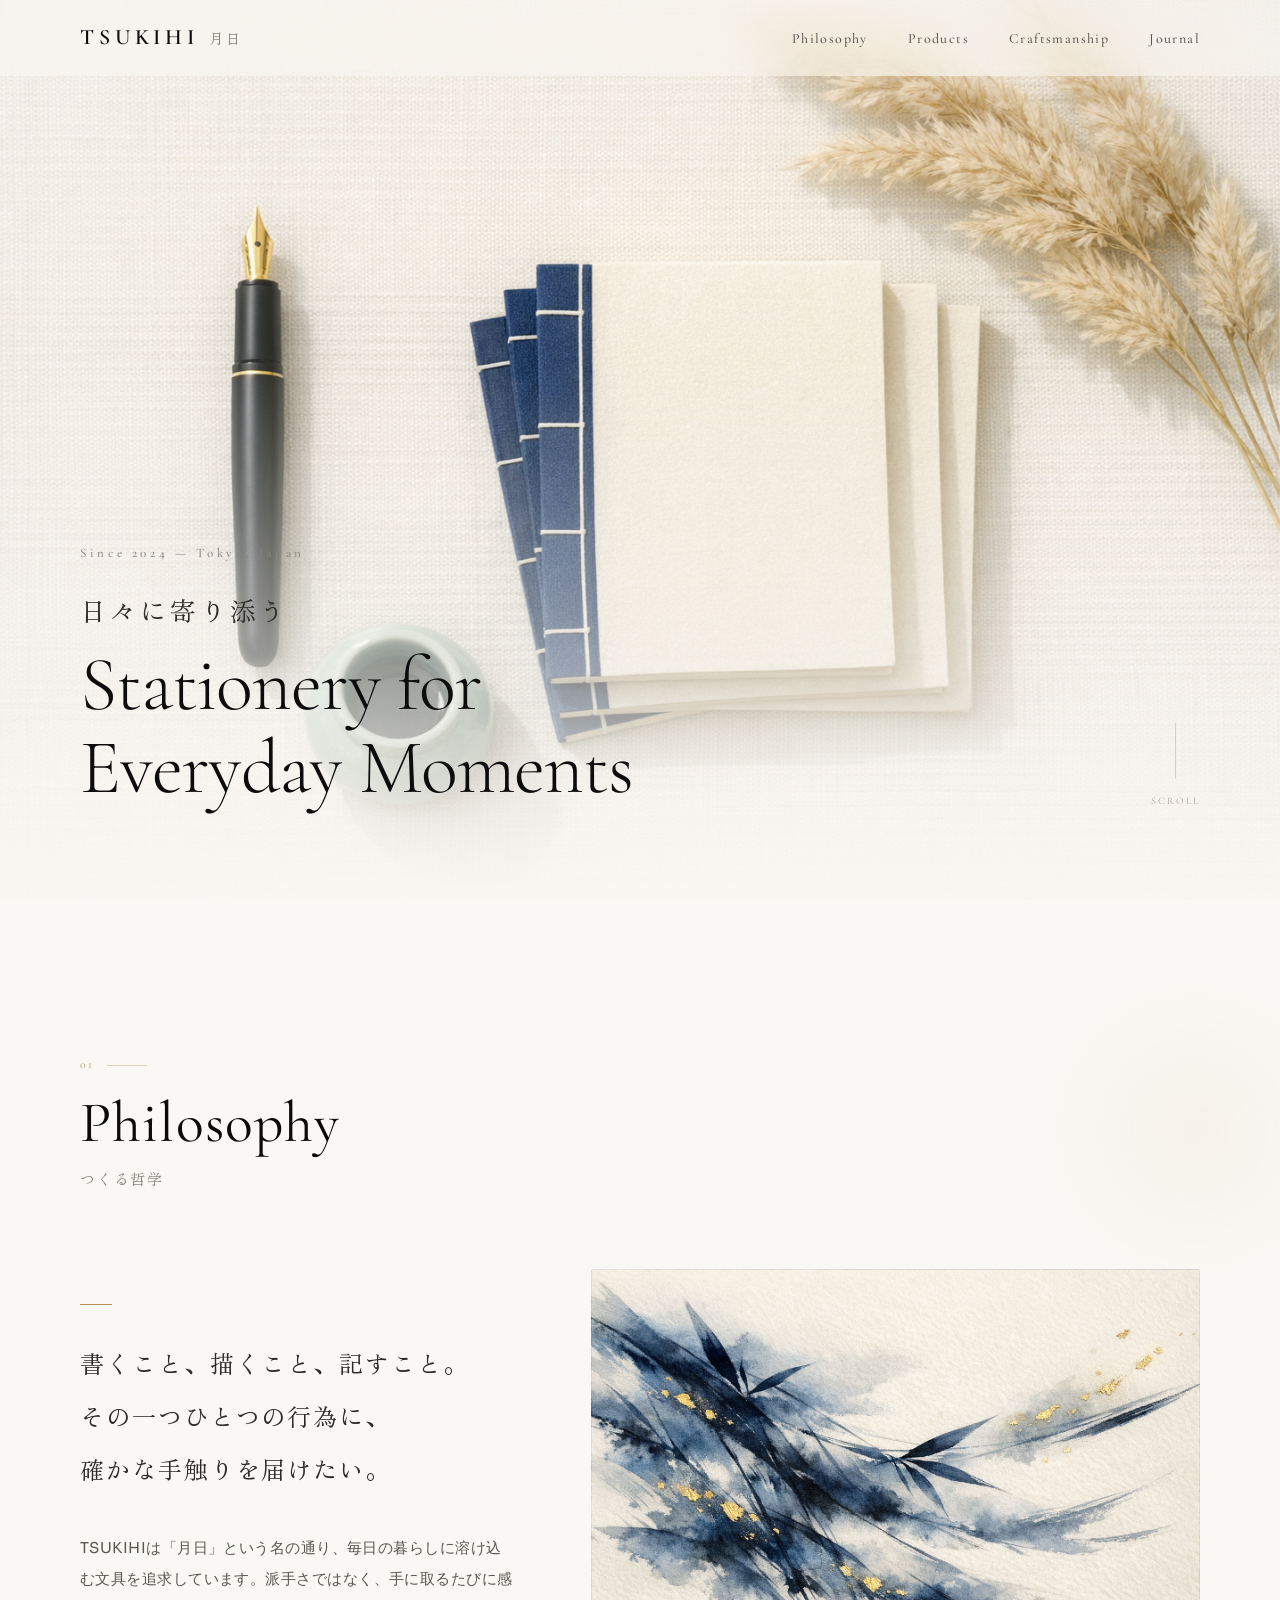
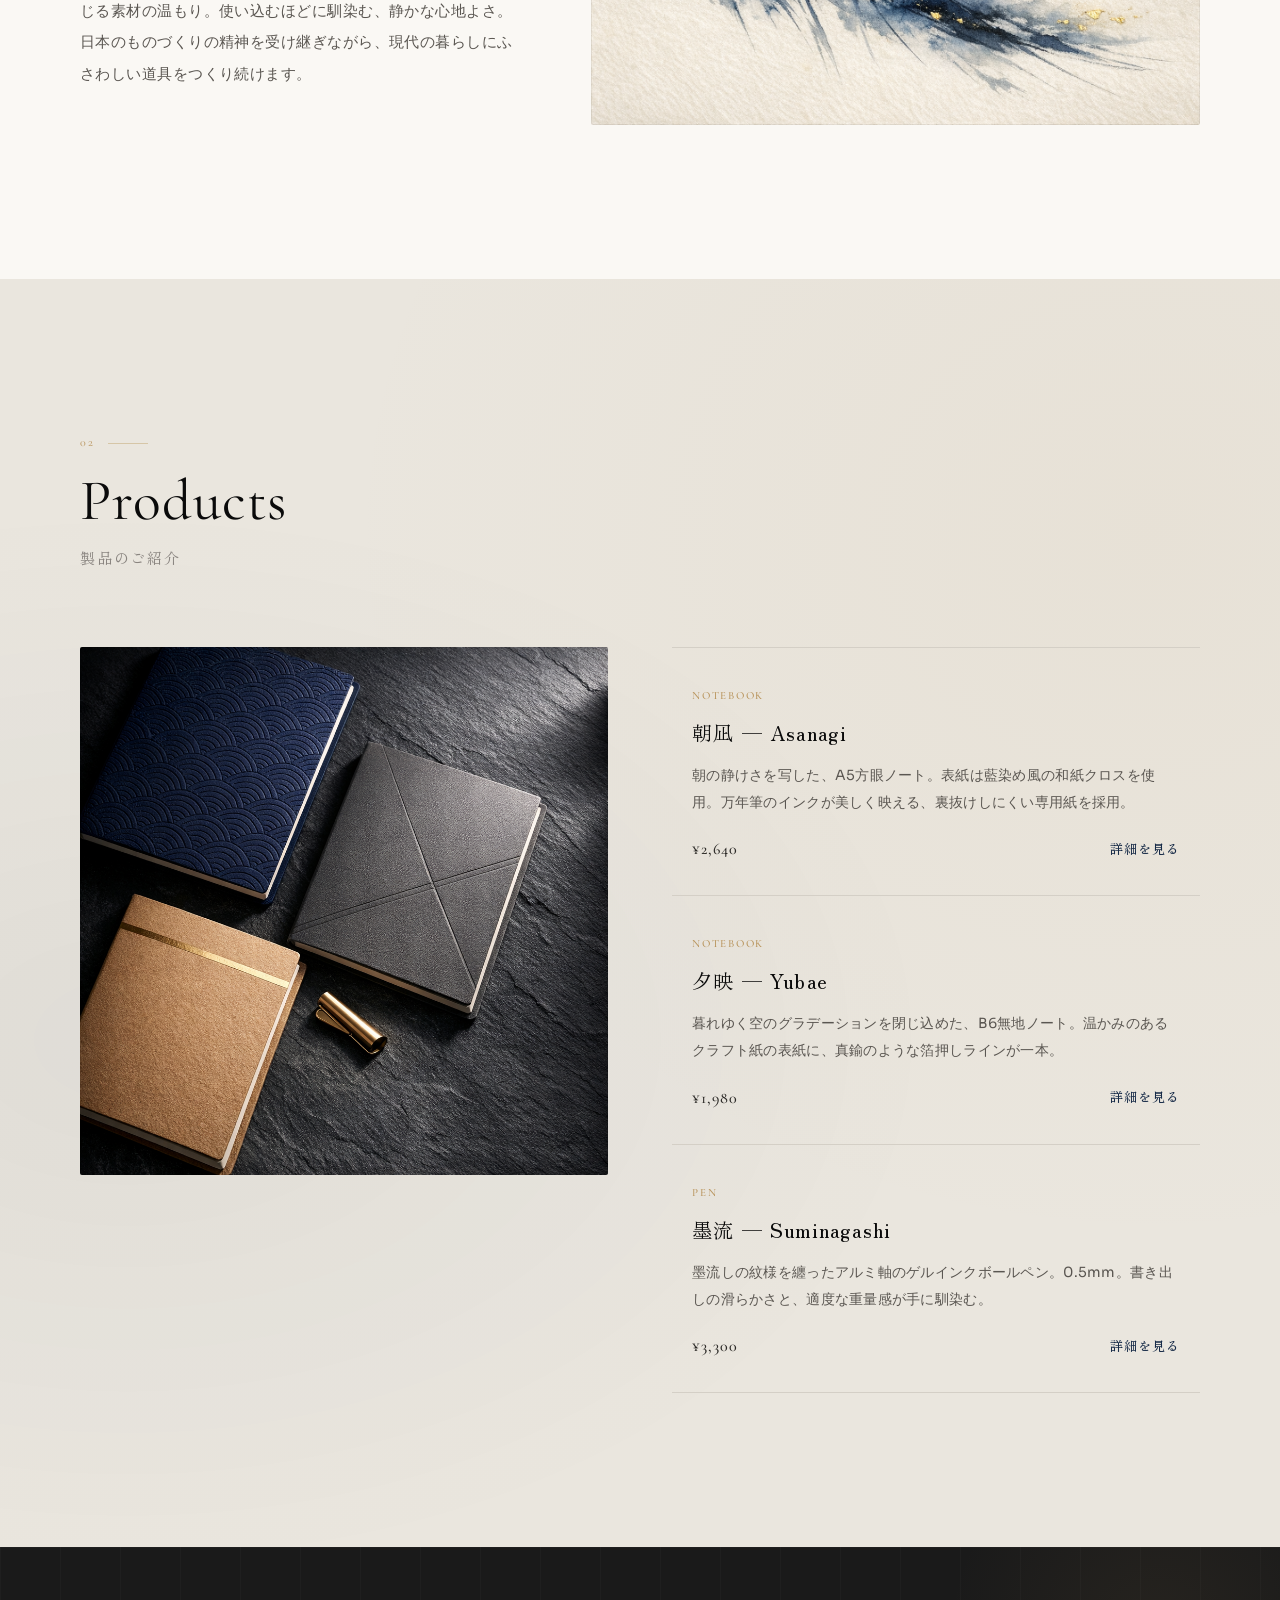
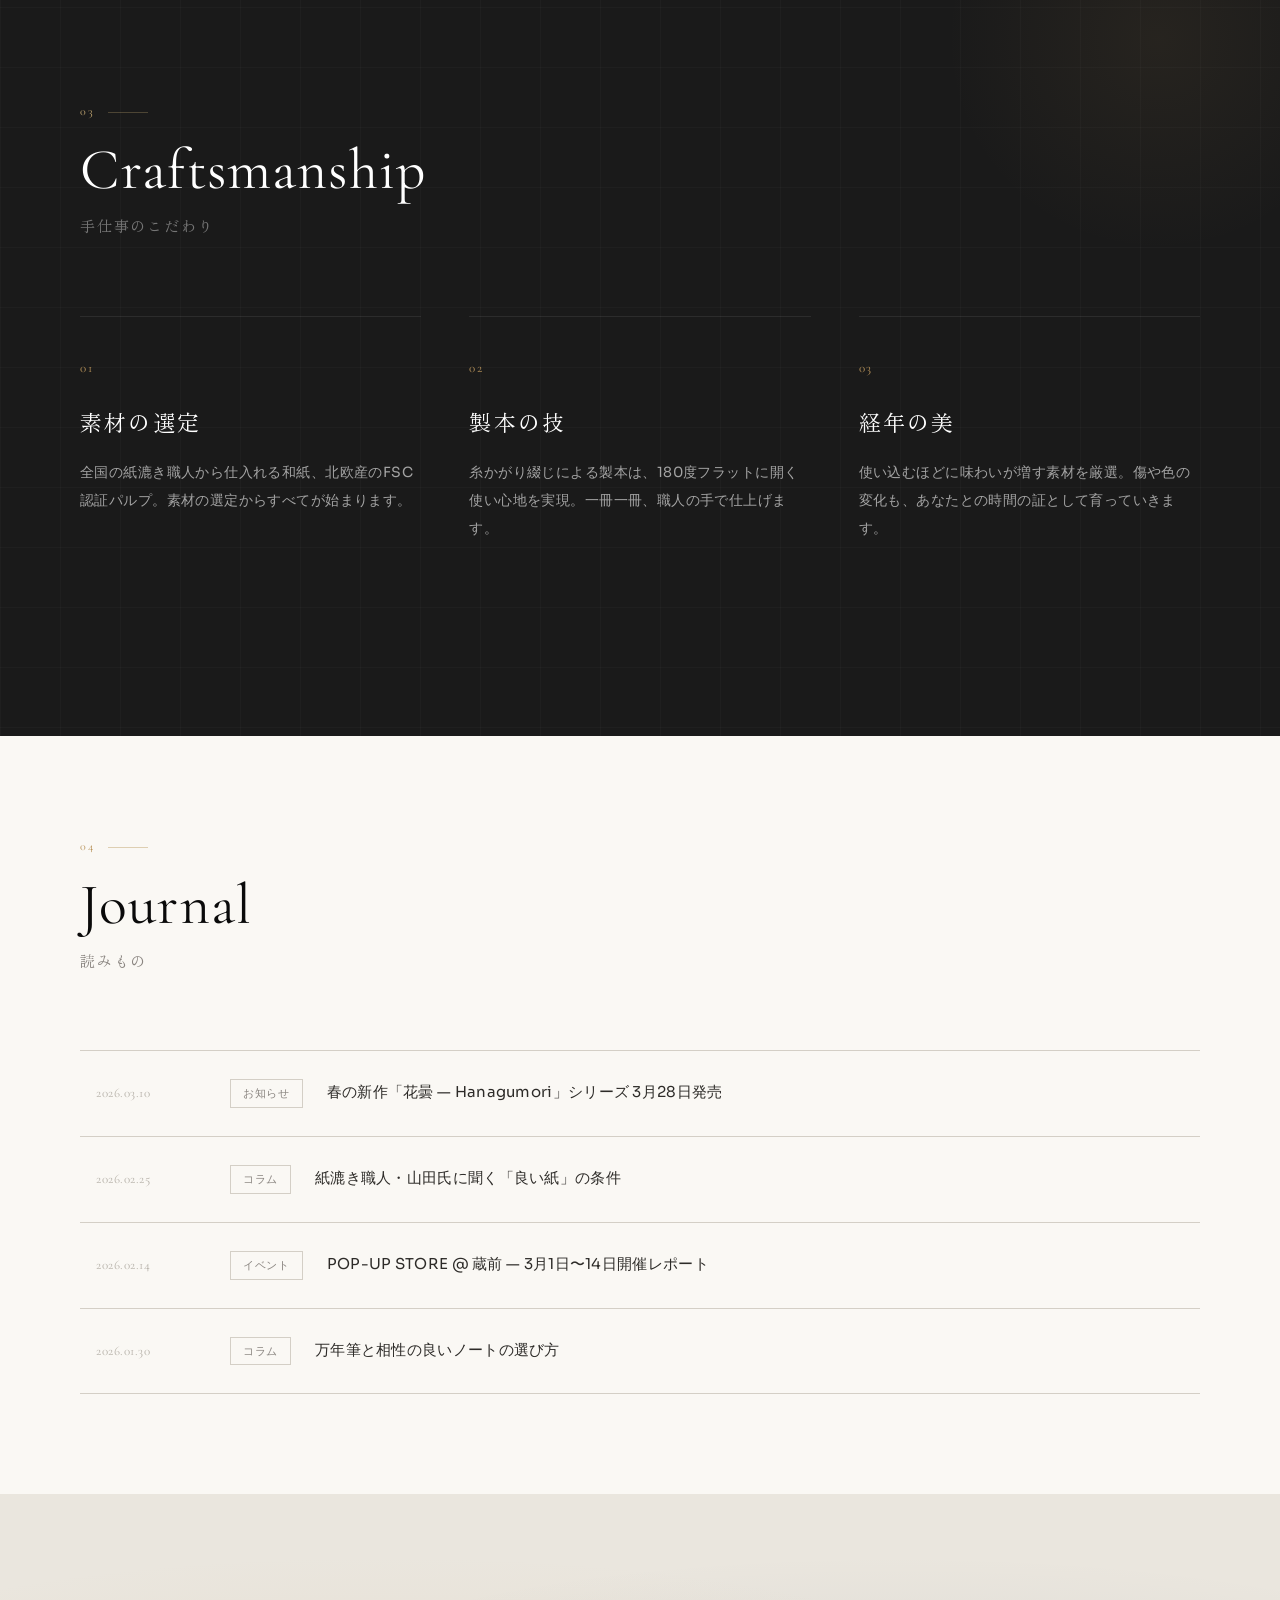
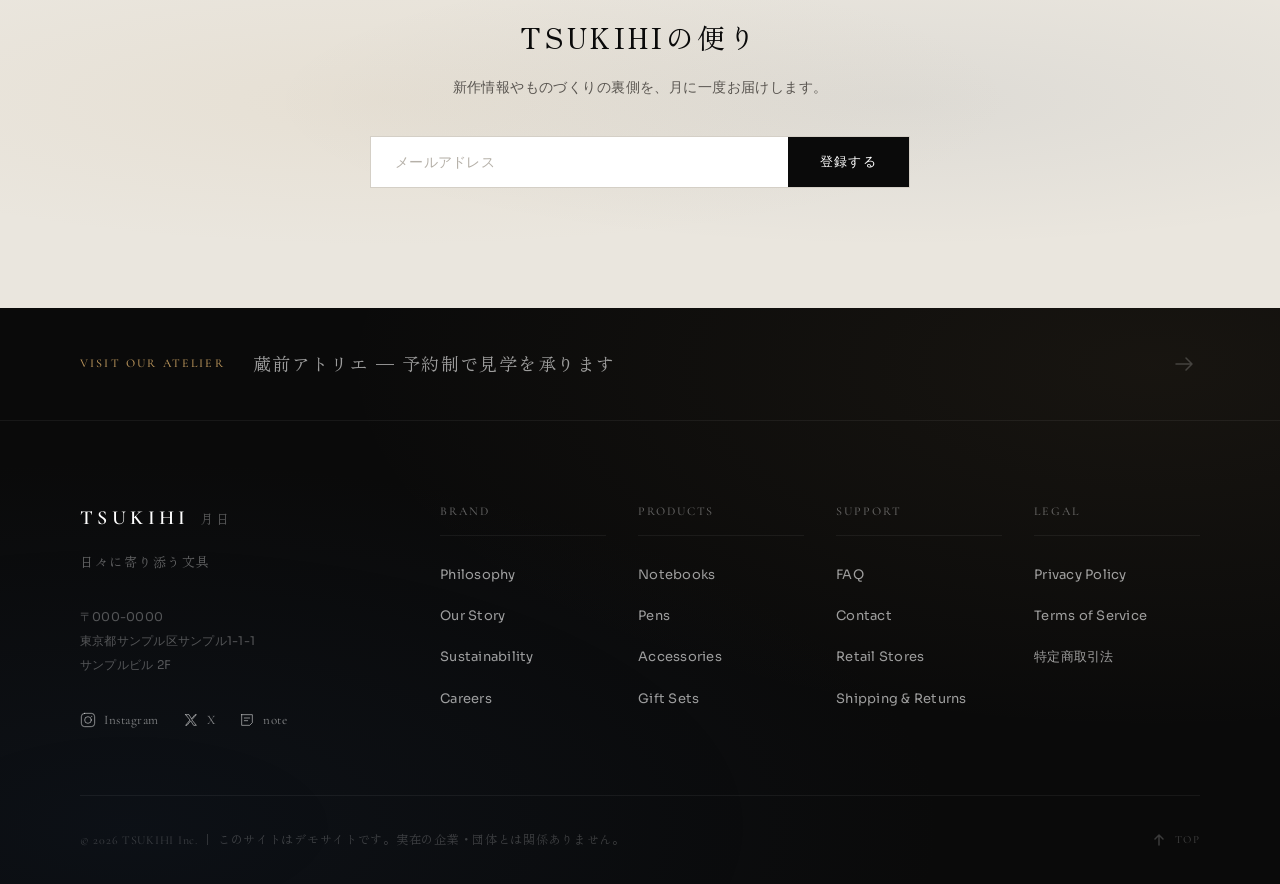
==== commit 003beea4: "Replace real phone numbers, addresses, emails, and names with dummy data Also add demo site notice t" ====
--- a/index.html
+++ b/index.html
@@ -4,6 +4,25 @@
   <meta charset="UTF-8">
   <meta name="viewport" content="width=device-width, initial-scale=1.0">
   <title>TSUKIHI — 月日 | 日々に寄り添う文具</title>
+  <meta name="description" content="TSUKIHIは「月日」という名の通り、毎日の暮らしに溶け込む文具を追求しています。日本のものづくりの精神を受け継ぎながら、現代の暮らしにふさわしい道具をつくり続けます。">
+
+  <!-- Open Graph -->
+  <meta property="og:type" content="website">
+  <meta property="og:title" content="TSUKIHI — 月日 | 日々に寄り添う文具">
+  <meta property="og:description" content="書くこと、描くこと、記すこと。その一つひとつの行為に、確かな手触りを届けたい。日本のものづくりの精神を受け継ぐ文具ブランド。">
+  <meta property="og:url" content="https://tsumita2929.github.io/tsukihi-lp/">
+  <meta property="og:image" content="https://tsumita2929.github.io/tsukihi-lp/images/og-image.png">
+  <meta property="og:image:width" content="1200">
+  <meta property="og:image:height" content="630">
+  <meta property="og:site_name" content="TSUKIHI — 月日">
+  <meta property="og:locale" content="ja_JP">
+
+  <!-- Twitter Card -->
+  <meta name="twitter:card" content="summary_large_image">
+  <meta name="twitter:title" content="TSUKIHI — 月日 | 日々に寄り添う文具">
+  <meta name="twitter:description" content="書くこと、描くこと、記すこと。その一つひとつの行為に、確かな手触りを届けたい。">
+  <meta name="twitter:image" content="https://tsumita2929.github.io/tsukihi-lp/images/og-image.png">
+
   <link rel="preconnect" href="https://fonts.googleapis.com">
   <link rel="preconnect" href="https://fonts.gstatic.com" crossorigin>
   <link href="https://fonts.googleapis.com/css2?family=Cormorant+Garamond:ital,wght@0,300;0,400;0,500;0,600;1,400&family=Sora:wght@300;400;500;600&family=Zen+Old+Mincho:wght@400;500;600&display=swap" rel="stylesheet">
@@ -219,9 +238,9 @@
           </div>
           <p class="footer__tagline">日々に寄り添う文具</p>
           <address class="footer__address">
-            〒111-0051<br>
-            東京都台東区蔵前4-20-12<br>
-            KURAMAE BLDG. 2F
+            〒000-0000<br>
+            東京都サンプル区サンプル1-1-1<br>
+            サンプルビル 2F
           </address>
           <div class="footer__social">
             <a href="#" class="footer__social-link">
@@ -286,7 +305,7 @@
         </nav>
       </div>
       <div class="footer__bottom">
-        <p class="footer__copyright">&copy; 2026 TSUKIHI Inc.</p>
+        <p class="footer__copyright">&copy; 2026 TSUKIHI Inc. ｜ このサイトはデモサイトです。実在の企業・団体とは関係ありません。</p>
         <button class="footer__totop" id="toTopBtn" aria-label="ページの先頭に戻る">
           <svg width="16" height="16" viewBox="0 0 16 16" fill="none" stroke="currentColor" stroke-width="1.5" stroke-linecap="round" stroke-linejoin="round">
             <path d="M8 13V3M4 7l4-4 4 4"/>
--- a/style.css
+++ b/style.css
@@ -209,12 +209,22 @@
   transform-origin: center;
 }
 
+.header__menu-btn.is-open span {
+  background: var(--ink);
+}
+
 .header__menu-btn.is-open span:first-child {
   transform: translateY(4px) rotate(45deg);
 }
 
 .header__menu-btn.is-open span:last-child {
   transform: translateY(-4px) rotate(-45deg);
+}
+
+/* Ensure menu button stays on top when menu is open */
+.header__menu-btn {
+  position: relative;
+  z-index: 112;
 }
 
 /* --- Hero --- */
@@ -1880,20 +1890,44 @@
     --header-h: 64px;
   }
 
+  /* Remove backdrop-filter containing block when menu is open */
+  .header.menu-open {
+    backdrop-filter: none;
+    -webkit-backdrop-filter: none;
+    background: transparent;
+    border-bottom-color: transparent;
+  }
+
   .header__nav {
     position: fixed;
-    inset: 0;
-    background: rgba(250, 248, 244, 0.97);
-    backdrop-filter: blur(24px);
-    -webkit-backdrop-filter: blur(24px);
+    top: 0;
+    left: 0;
+    width: 100vw;
+    height: 100vh;
+    height: 100dvh;
+    background: var(--cream);
     display: flex;
     flex-direction: column;
     align-items: center;
     justify-content: center;
     opacity: 0;
     pointer-events: none;
-    transition: opacity 0.5s var(--ease-out);
+    transition: opacity 0.4s var(--ease-out);
     z-index: 105;
+  }
+
+  /* Decorative line on menu overlay */
+  .header__nav::before {
+    content: '';
+    position: absolute;
+    top: 50%;
+    left: 50%;
+    transform: translate(-50%, -50%);
+    width: 1px;
+    height: 120px;
+    background: linear-gradient(180deg, transparent, var(--sand), transparent);
+    opacity: 0;
+    transition: opacity 0.6s var(--ease-out) 0.2s;
   }
 
   .header__nav.is-open {
@@ -1901,15 +1935,71 @@
     pointer-events: auto;
   }
 
+  .header__nav.is-open::before {
+    opacity: 1;
+  }
+
   .header__nav-list {
     flex-direction: column;
-    gap: 36px;
+    gap: 0;
     text-align: center;
-  }
+    position: relative;
+    z-index: 1;
+  }
+
+  .header__nav-list li {
+    opacity: 0;
+    transform: translateY(16px);
+    transition: opacity 0.4s var(--ease-out), transform 0.4s var(--ease-out);
+  }
+
+  .header__nav.is-open .header__nav-list li {
+    opacity: 1;
+    transform: translateY(0);
+  }
+
+  .header__nav.is-open .header__nav-list li:nth-child(1) { transition-delay: 0.08s; }
+  .header__nav.is-open .header__nav-list li:nth-child(2) { transition-delay: 0.14s; }
+  .header__nav.is-open .header__nav-list li:nth-child(3) { transition-delay: 0.20s; }
+  .header__nav.is-open .header__nav-list li:nth-child(4) { transition-delay: 0.26s; }
 
   .header__nav-list a {
-    font-size: 1.375rem;
-    letter-spacing: 0.14em;
+    font-family: var(--font-display);
+    font-size: 1.625rem;
+    font-weight: 400;
+    letter-spacing: 0.18em;
+    color: var(--ink);
+    display: block;
+    padding: 20px 0;
+    position: relative;
+  }
+
+  .header__nav-list a::before {
+    content: '';
+    position: absolute;
+    bottom: 0;
+    left: 50%;
+    transform: translateX(-50%);
+    width: 24px;
+    height: 1px;
+    background: var(--sand);
+  }
+
+  .header__nav-list li:last-child a::before {
+    display: none;
+  }
+
+  .header__nav-list a::after {
+    bottom: -2px;
+    left: 50%;
+    transform: translateX(-50%);
+    width: 0;
+  }
+
+  .header__nav-list a:hover::after {
+    width: 48px;
+    left: 50%;
+    transform: translateX(-50%);
   }
 
   .header__menu-btn {
@@ -2028,6 +2118,12 @@
 
   .hero__title-en {
     font-size: clamp(2rem, 9vw, 3.5rem);
+  }
+
+  /* Smaller menu font on mobile */
+  .header__nav-list a {
+    font-size: 1.375rem;
+    padding: 18px 0;
   }
 
   .philosophy__lead::before {
